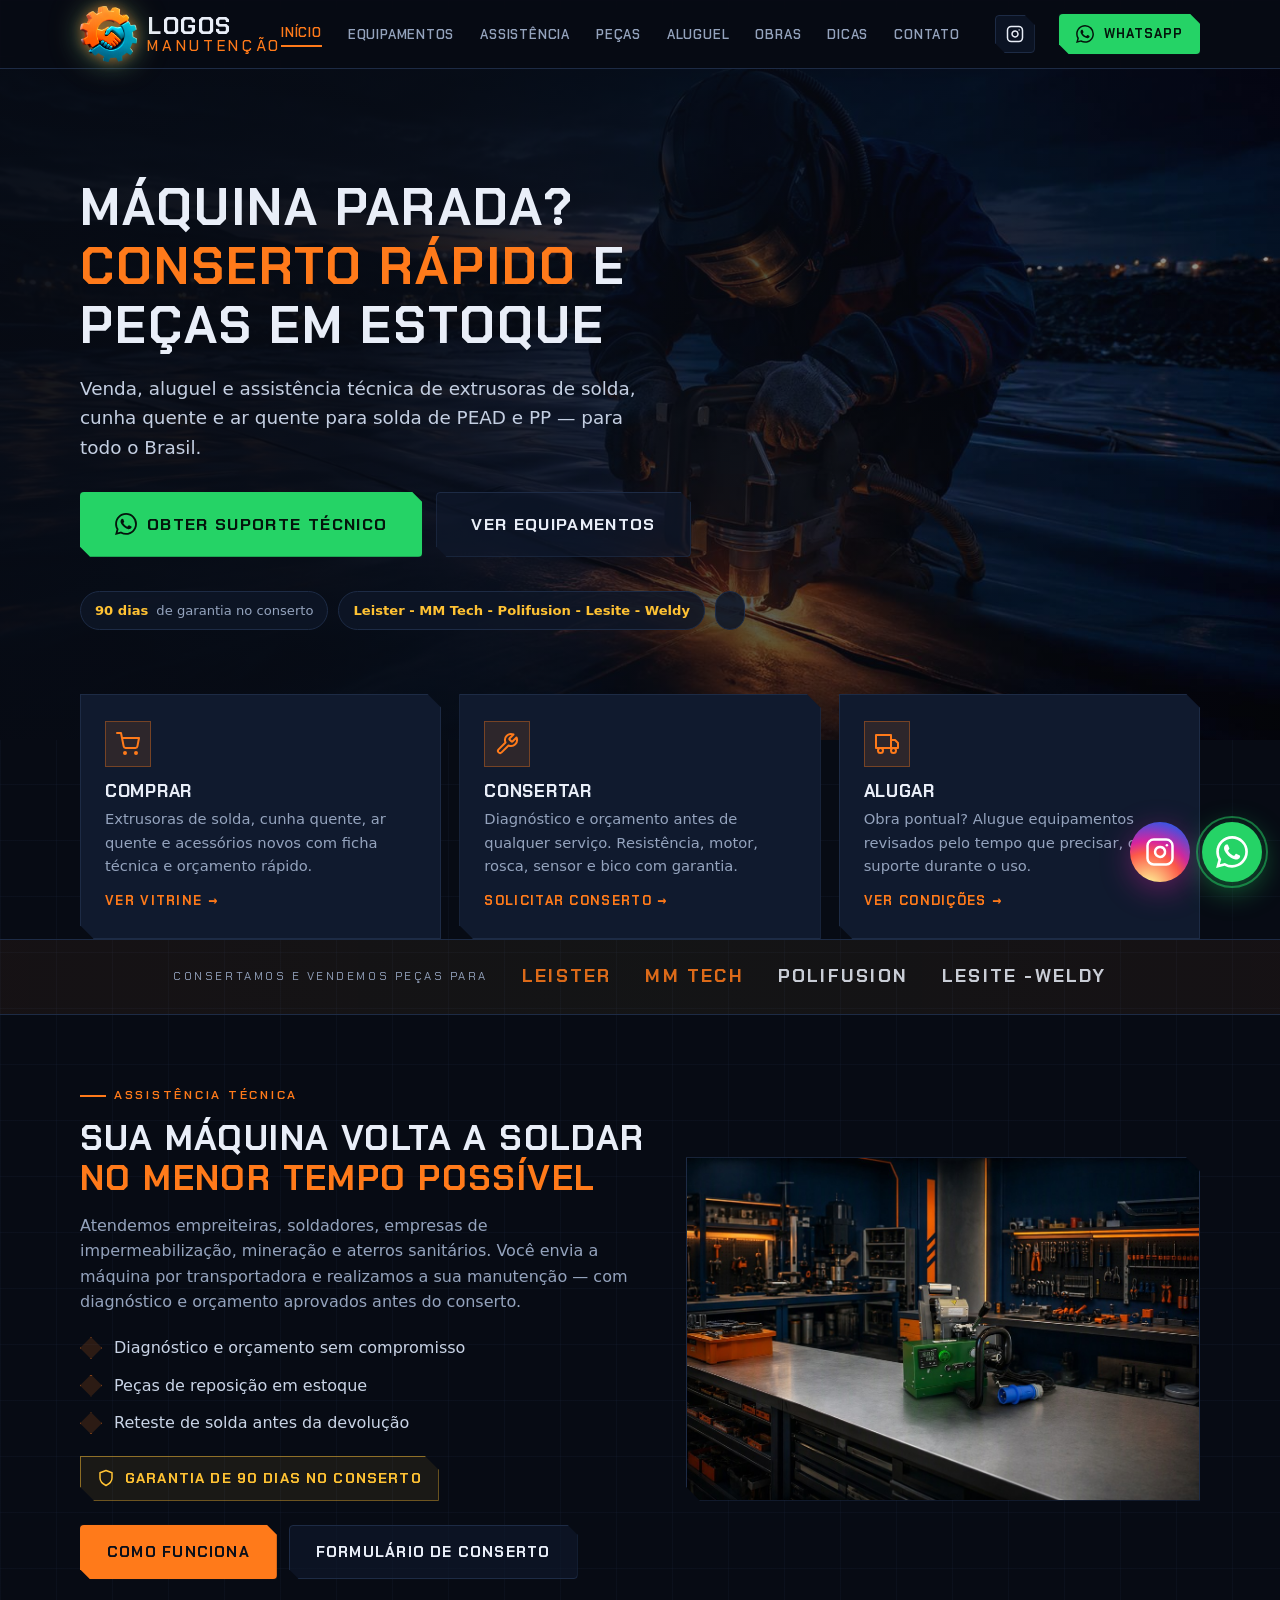
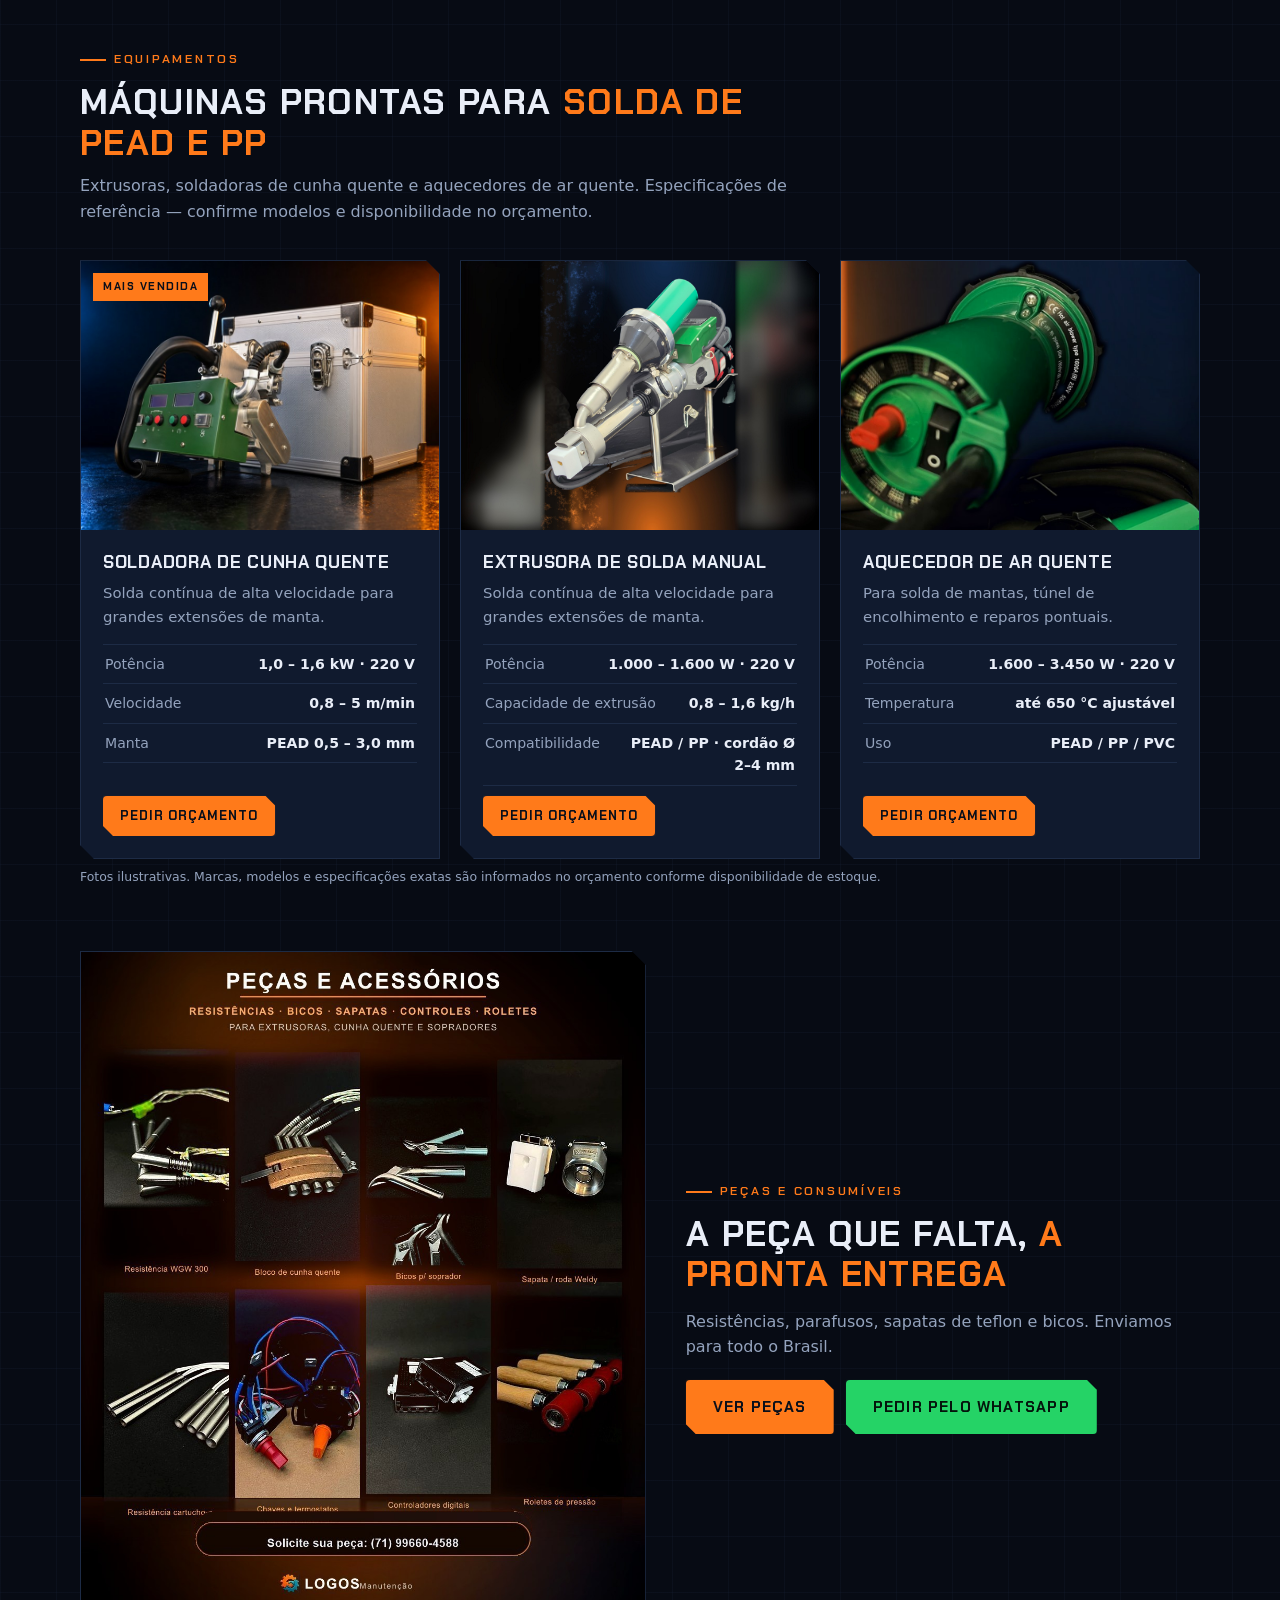
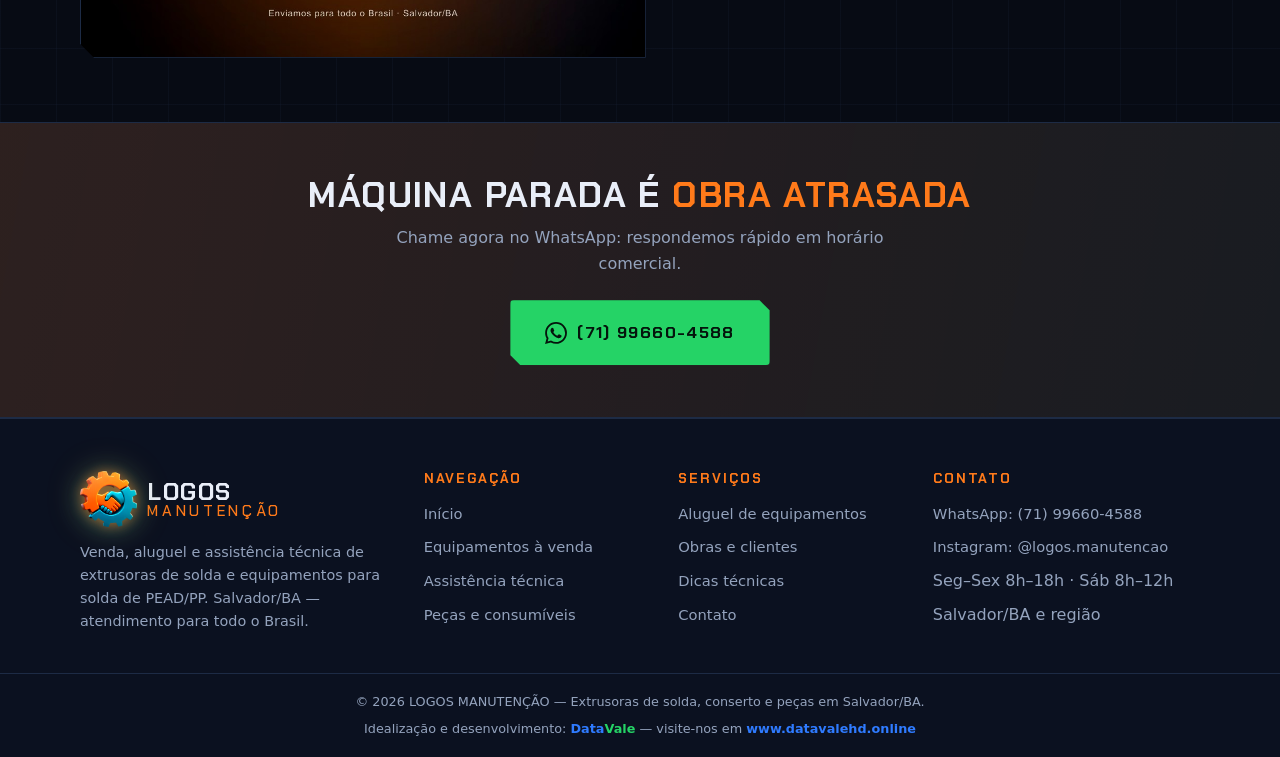
==== index.html @ dc281af0 "Ajusta as especificações dos cards da home após troca no modo de edição Cada card passa a exibir a l" ====
<!DOCTYPE html>
<html lang="pt-BR">
<head>
<meta charset="UTF-8">
<meta name="viewport" content="width=device-width, initial-scale=1">
<title>LOGOS Manutenção — Conserto e Venda de Extrusoras de Solda</title>
<meta name="description" content="Conserto rápido de extrusoras de solda, soldadoras de cunha quente e aquecedores de ar quente. Peças em estoque, garantia de 90 dias e envio por transportadora.">
<link rel="preconnect" href="https://fonts.googleapis.com">
<link rel="preconnect" href="https://fonts.gstatic.com" crossorigin>
<link href="https://fonts.googleapis.com/css2?family=Chakra+Petch:wght@400;600;700&display=swap" rel="stylesheet">
<link rel="stylesheet" href="assets/css/style.css">
<link rel="icon" type="image/png" href="assets/img/logo-simbolo.png">
<script type="application/ld+json">
{
  "@context": "https://schema.org",
  "@type": "LocalBusiness",
  "name": "LOGOS MANUTENÇÃO",
  "description": "Venda, aluguel e assistência técnica de extrusoras de solda, soldadoras de cunha quente e aquecedores de ar quente para solda de PEAD/PP.",
  "telephone": "+55 71 99660-4588",
  "address": { "@type": "PostalAddress", "streetAddress": "Avenida Ulysses Guimarães, 4295, Edifício Empresarial Bom Jesus, sala 106, Sussuarana", "postalCode": "41213-000", "addressLocality": "Salvador", "addressRegion": "BA", "addressCountry": "BR" },
  "areaServed": "Brasil",
  "openingHours": "Mo-Fr 08:00-18:00, Sa 08:00-12:00",
  "priceRange": "$$"
}
</script>
</head>
<body>

<header class="header">
  <div class="container header-in">
    <a class="logo" href="index.html" aria-label="LOGOS Manutenção — início">
      <span class="logo-3d"><img class="logo-mark" src="assets/img/logo-simbolo.png" alt="" width="59" height="56"></span>
      <span class="logo-txt">LOGOS<small>Manutenção</small></span>
    </a>
    <button class="menu-btn" aria-expanded="false" aria-label="Abrir menu">
      <svg width="22" height="22" viewBox="0 0 24 24" fill="none" stroke="currentColor" stroke-width="2" stroke-linecap="round"><path d="M3 6h18M3 12h18M3 18h18"/></svg>
    </button>
    <nav class="nav" aria-label="Navegação principal">
      <a href="index.html" aria-current="page">Início</a>
      <a href="equipamentos.html">Equipamentos</a>
      <a href="assistencia.html">Assistência</a>
      <a href="pecas.html">Peças</a>
      <a href="aluguel.html">Aluguel</a>
      <a href="obras.html">Obras</a>
      <a href="dicas.html">Dicas</a>
      <a href="contato.html">Contato</a>
    </nav>
    <a class="btn btn-ghost btn-sm icon-only" href="https://www.instagram.com/logos.manutencao/" target="_blank" rel="noopener" aria-label="Instagram @logos.manutencao">
      <svg viewBox="0 0 24 24" fill="none" stroke="currentColor" stroke-width="2" stroke-linecap="round" stroke-linejoin="round" aria-hidden="true"><rect x="2" y="2" width="20" height="20" rx="5"/><path d="M16 11.37A4 4 0 1 1 12.63 8 4 4 0 0 1 16 11.37z"/><line x1="17.5" y1="6.5" x2="17.51" y2="6.5"/></svg>
    </a>
    <a class="btn btn-wa btn-sm" data-wa data-msg="Olá! Vim pelo site da LOGOS MANUTENÇÃO e quero falar com um atendente.">
      <svg width="18" height="18" viewBox="0 0 24 24" aria-hidden="true"><path fill="currentColor" d="M17.472 14.382c-.297-.149-1.758-.867-2.03-.967-.273-.099-.471-.148-.67.15-.197.297-.767.966-.94 1.164-.173.199-.347.223-.644.075-.297-.15-1.255-.463-2.39-1.475-.883-.788-1.48-1.761-1.653-2.059-.173-.297-.018-.458.13-.606.134-.133.298-.347.446-.52.149-.174.198-.298.298-.497.099-.198.05-.371-.025-.52-.075-.149-.669-1.612-.916-2.207-.242-.579-.487-.5-.669-.51-.173-.008-.371-.01-.57-.01-.198 0-.52.074-.792.372-.272.297-1.04 1.016-1.04 2.479 0 1.462 1.065 2.875 1.213 3.074.149.198 2.096 3.2 5.077 4.487.709.306 1.262.489 1.694.625.712.227 1.36.195 1.871.118.571-.085 1.758-.719 2.006-1.413.248-.694.248-1.289.173-1.413-.074-.124-.272-.198-.57-.347m-5.421 7.403h-.004a9.87 9.87 0 01-5.031-1.378l-.361-.214-3.741.982.998-3.648-.235-.374a9.86 9.86 0 01-1.51-5.26c.001-5.45 4.436-9.884 9.888-9.884 2.64 0 5.122 1.03 6.988 2.898a9.825 9.825 0 012.893 6.994c-.003 5.45-4.437 9.884-9.885 9.884m8.413-18.297A11.815 11.815 0 0012.05 0C5.495 0 .16 5.335.157 11.892c0 2.096.547 4.142 1.588 5.945L.057 24l6.305-1.654a11.882 11.882 0 005.683 1.448h.005c6.554 0 11.89-5.335 11.893-11.893a11.821 11.821 0 00-3.48-8.413z"/></svg>
      WhatsApp
    </a>
  </div>
</header>

<main>
  <section class="hero">
    <div class="container">
      <h1>Máquina parada? <span class="hl">Conserto rápido</span> e peças em estoque</h1>
      <p class="sub">Venda, aluguel e assistência técnica de extrusoras de solda, cunha quente e ar quente para solda de PEAD e PP — para todo o Brasil.</p>
      <div class="hero-cta">
        <a class="btn btn-wa btn-lg" data-wa data-msg="Olá! Minha máquina está parada e preciso de atendimento urgente.">
          <svg width="22" height="22" viewBox="0 0 24 24" aria-hidden="true"><path fill="currentColor" d="M17.472 14.382c-.297-.149-1.758-.867-2.03-.967-.273-.099-.471-.148-.67.15-.197.297-.767.966-.94 1.164-.173.199-.347.223-.644.075-.297-.15-1.255-.463-2.39-1.475-.883-.788-1.48-1.761-1.653-2.059-.173-.297-.018-.458.13-.606.134-.133.298-.347.446-.52.149-.174.198-.298.298-.497.099-.198.05-.371-.025-.52-.075-.149-.669-1.612-.916-2.207-.242-.579-.487-.5-.669-.51-.173-.008-.371-.01-.57-.01-.198 0-.52.074-.792.372-.272.297-1.04 1.016-1.04 2.479 0 1.462 1.065 2.875 1.213 3.074.149.198 2.096 3.2 5.077 4.487.709.306 1.262.489 1.694.625.712.227 1.36.195 1.871.118.571-.085 1.758-.719 2.006-1.413.248-.694.248-1.289.173-1.413-.074-.124-.272-.198-.57-.347m-5.421 7.403h-.004a9.87 9.87 0 01-5.031-1.378l-.361-.214-3.741.982.998-3.648-.235-.374a9.86 9.86 0 01-1.51-5.26c.001-5.45 4.436-9.884 9.888-9.884 2.64 0 5.122 1.03 6.988 2.898a9.825 9.825 0 012.893 6.994c-.003 5.45-4.437 9.884-9.885 9.884m8.413-18.297A11.815 11.815 0 0012.05 0C5.495 0 .16 5.335.157 11.892c0 2.096.547 4.142 1.588 5.945L.057 24l6.305-1.654a11.882 11.882 0 005.683 1.448h.005c6.554 0 11.89-5.335 11.893-11.893a11.821 11.821 0 00-3.48-8.413z"/></svg>
          OBTER SUPORTE TÉCNICO
        </a>
        <a class="btn btn-ghost btn-lg" href="equipamentos.html">Ver equipamentos</a>
      </div>
      <div class="hero-badges">
        <span class="badge"><b>90 dias</b> de garantia no conserto</span>
        <span class="badge"><b>Leister - MM Tech - Polifusion - Lesite - Weldy</b></span>
        <span class="badge"><b>
</b> </span>
      </div>
    </div>
  </section>

  <div class="container">
    <div class="shortcuts">
      <a class="shortcut" href="equipamentos.html">
        <span class="sc-icon" aria-hidden="true"><svg viewBox="0 0 24 24" fill="none" stroke="currentColor" stroke-width="2" stroke-linecap="round" stroke-linejoin="round"><circle cx="9" cy="21" r="1"/><circle cx="20" cy="21" r="1"/><path d="M1 1h4l2.68 13.39a2 2 0 0 0 2 1.61h9.72a2 2 0 0 0 2-1.61L23 6H6"/></svg></span>
        <h3>Comprar</h3>
        <p>Extrusoras de solda, cunha quente, ar quente e acessórios novos com ficha técnica e orçamento rápido.</p>
        <span class="go">Ver vitrine →</span>
      </a>
      <a class="shortcut" href="assistencia.html">
        <span class="sc-icon" aria-hidden="true"><svg viewBox="0 0 24 24" fill="none" stroke="currentColor" stroke-width="2" stroke-linecap="round" stroke-linejoin="round"><path d="M14.7 6.3a1 1 0 0 0 0 1.4l1.6 1.6a1 1 0 0 0 1.4 0l3.77-3.77a6 6 0 0 1-7.94 7.94l-6.91 6.91a2.12 2.12 0 0 1-3-3l6.91-6.91a6 6 0 0 1 7.94-7.94l-3.76 3.76z"/></svg></span>
        <h3>Consertar</h3>
        <p>Diagnóstico e orçamento antes de qualquer serviço. Resistência, motor, rosca, sensor e bico com garantia.</p>
        <span class="go">Solicitar conserto →</span>
      </a>
      <a class="shortcut" href="aluguel.html">
        <span class="sc-icon" aria-hidden="true"><svg viewBox="0 0 24 24" fill="none" stroke="currentColor" stroke-width="2" stroke-linecap="round" stroke-linejoin="round"><rect x="1" y="3" width="15" height="13"/><polygon points="16 8 20 8 23 11 23 16 16 16 16 8"/><circle cx="5.5" cy="18.5" r="2.5"/><circle cx="18.5" cy="18.5" r="2.5"/></svg></span>
        <h3>Alugar</h3>
        <p>Obra pontual? Alugue equipamentos revisados pelo tempo que precisar, com suporte durante o uso.</p>
        <span class="go">Ver condições →</span>
      </a>
    </div>
  </div>

  <section class="brands" aria-label="Marcas atendidas">
    <div class="container brands-in">
      <span class="label">Consertamos e vendemos peças para</span>
      <span class="brand-item accent">LEISTER</span>
      <span class="brand-item accent">MM TECH</span>
      <span class="brand-item">POLIFUSION</span>
      <span class="brand-item">LESITE -WELDY</span>
    </div>
  </section>

  <section class="section">
    <div class="container split">
      <div>
        <span class="kicker">Assistência técnica</span>
        <h2>Sua máquina volta a soldar <span class="hl">no menor tempo possível</span></h2>
        <p class="muted" style="margin:14px 0 20px">Atendemos empreiteiras, soldadores, empresas de impermeabilização, mineração e aterros sanitários. Você envia a máquina por transportadora e realizamos a sua manutenção — com diagnóstico e orçamento aprovados antes do conserto.</p>
        <ul class="check-list">
          <li>Diagnóstico e orçamento sem compromisso</li>
          <li>Peças de reposição em estoque</li>
          <li>Reteste de solda antes da devolução</li>
        </ul>
        <div class="guarantee">
          <svg width="18" height="18" viewBox="0 0 24 24" fill="none" stroke="currentColor" stroke-width="2" stroke-linecap="round" stroke-linejoin="round" aria-hidden="true"><path d="M12 22s8-4 8-10V5l-8-3-8 3v7c0 6 8 10 8 10z"/></svg>
          Garantia de 90 dias no conserto
        </div>
        <div style="margin-top:24px;display:flex;gap:12px;flex-wrap:wrap">
          <a class="btn btn-primary" href="assistencia.html">Como funciona</a>
          <a class="btn btn-ghost" href="assistencia.html#orcamento">Formulário de conserto</a>
        </div>
      </div>
      <div class="split-media">
        <img src="assets/img/oficina.jpg" alt="Máquina de solda com painel verde sobre bancada em oficina equipada" loading="lazy" width="1100" height="733" style="height:auto;aspect-ratio:1100/733;object-fit:contain">
      </div>
    </div>
  </section>

  <section class="section" style="padding-top:0">
    <div class="container">
      <div class="section-head">
        <span class="kicker">Equipamentos</span>
        <h2>Máquinas prontas para <span class="hl">solda de PEAD e PP</span></h2>
        <p>Extrusoras, soldadoras de cunha quente e aquecedores de ar quente. Especificações de referência — confirme modelos e disponibilidade no orçamento.</p>
      </div>
      <div class="grid grid-3">
        <article class="card">
          <div class="card-img"><span class="tag">Mais vendida</span><img src="assets/img/prod-extrusora.jpg" alt="Extrusora de solda com painel verde e case de transporte em alumínio" loading="lazy" width="800" height="600"></div>
          <div class="card-body">
            <h3>Soldadora de cunha quente</h3>
            <p>Solda contínua de alta velocidade para grandes extensões de manta.</p>
            <ul class="spec">
              <li><span>Potência</span><span>1,0 – 1,6 kW · 220 V
</span></li>
              <li><span>Velocidade
</span><span>0,8 – 5 m/min
</span></li>
              <li><span>Manta
</span><span>PEAD 0,5 – 3,0 mm
</span></li>
            </ul>
            <a class="btn btn-primary btn-sm" data-wa data-msg="Olá! Quero um orçamento de uma EXTRUSORA DE SOLDA MANUAL.">Pedir orçamento</a>
          </div>
        </article>
        <article class="card">
          <div class="card-img"><img src="assets/img/prod-cunha-quente.jpg" alt="Soldadora de cunha quente para geomembrana" loading="lazy" width="800" height="600"></div>
          <div class="card-body">
            <h3>Extrusora de solda manual
</h3>
            <p>Solda contínua de alta velocidade para grandes extensões de manta.</p>
            <ul class="spec">
              <li><span>Potência</span><span>1.000 – 1.600 W · 220 V</span></li>
              <li><span>Capacidade de extrusão</span><span>0,8 – 1,6 kg/h</span></li>
              <li><span>Compatibilidade</span><span>PEAD / PP · cordão Ø 2–4 mm</span></li>
            </ul>
            <a class="btn btn-primary btn-sm" data-wa data-msg="Olá! Quero um orçamento de uma SOLDADORA DE CUNHA QUENTE.">Pedir orçamento</a>
          </div>
        </article>
        <article class="card">
          <div class="card-img"><video src="assets/video/soprador.mp4" width="1280" height="720" poster="assets/img/prod-ar-quente.jpg" muted autoplay loop playsinline preload="metadata" aria-label="Vídeo do aquecedor de ar quente industrial para solda plástica" style="object-fit:cover"></video></div>
          <div class="card-body">
            <h3>Aquecedor de ar quente</h3>
            <p>Para solda de mantas, túnel de encolhimento e reparos pontuais.</p>
            <ul class="spec">
              <li><span>Potência</span><span>1.600 – 3.450 W · 220 V</span></li>
              <li><span>Temperatura</span><span>até 650 °C ajustável</span></li>
              <li><span>Uso</span><span>PEAD / PP / PVC</span></li>
            </ul>
            <a class="btn btn-primary btn-sm" data-wa data-msg="Olá! Quero um orçamento de um AQUECEDOR DE AR QUENTE.">Pedir orçamento</a>
          </div>
        </article>
      </div>
      <p class="small-note">Fotos ilustrativas. Marcas, modelos e especificações exatas são informados no orçamento conforme disponibilidade de estoque.</p>
    </div>
  </section>

  <section class="section" style="padding-top:0">
    <div class="container split rev">
      <div>
        <span class="kicker">Peças e consumíveis</span>
        <h2>A peça que falta, <span class="hl">a pronta entrega</span></h2>
        <p class="muted" style="margin:14px 0 20px">Resistências, parafusos, sapatas de teflon e bicos. Enviamos para todo o Brasil.</p>
        <div style="display:flex;gap:12px;flex-wrap:wrap">
          <a class="btn btn-primary" href="pecas.html">Ver peças</a>
          <a class="btn btn-wa" data-wa data-msg="Olá! Preciso de peças/consumíveis para minha extrusora de solda.">Pedir pelo WhatsApp</a>
        </div>
      </div>
      <div class="split-media">
        <img src="assets/img/pecas.jpg" alt="Peças e consumíveis para extrusoras de solda: resistências, bicos e sapatas de teflon" loading="lazy" width="1080" height="1350" style="height:auto;aspect-ratio:1080/1350;object-fit:contain">
      </div>
    </div>
  </section>

  <section class="cta-band">
    <div class="container">
      <h2>Máquina parada é <span class="hl">obra atrasada</span></h2>
      <p>Chame agora no WhatsApp: respondemos rápido em horário comercial.</p>
      <a class="btn btn-wa btn-lg" data-wa data-msg="Olá! Preciso de atendimento rápido para minha extrusora de solda.">
        <svg width="22" height="22" viewBox="0 0 24 24" aria-hidden="true"><path fill="currentColor" d="M17.472 14.382c-.297-.149-1.758-.867-2.03-.967-.273-.099-.471-.148-.67.15-.197.297-.767.966-.94 1.164-.173.199-.347.223-.644.075-.297-.15-1.255-.463-2.39-1.475-.883-.788-1.48-1.761-1.653-2.059-.173-.297-.018-.458.13-.606.134-.133.298-.347.446-.52.149-.174.198-.298.298-.497.099-.198.05-.371-.025-.52-.075-.149-.669-1.612-.916-2.207-.242-.579-.487-.5-.669-.51-.173-.008-.371-.01-.57-.01-.198 0-.52.074-.792.372-.272.297-1.04 1.016-1.04 2.479 0 1.462 1.065 2.875 1.213 3.074.149.198 2.096 3.2 5.077 4.487.709.306 1.262.489 1.694.625.712.227 1.36.195 1.871.118.571-.085 1.758-.719 2.006-1.413.248-.694.248-1.289.173-1.413-.074-.124-.272-.198-.57-.347m-5.421 7.403h-.004a9.87 9.87 0 01-5.031-1.378l-.361-.214-3.741.982.998-3.648-.235-.374a9.86 9.86 0 01-1.51-5.26c.001-5.45 4.436-9.884 9.888-9.884 2.64 0 5.122 1.03 6.988 2.898a9.825 9.825 0 012.893 6.994c-.003 5.45-4.437 9.884-9.885 9.884m8.413-18.297A11.815 11.815 0 0012.05 0C5.495 0 .16 5.335.157 11.892c0 2.096.547 4.142 1.588 5.945L.057 24l6.305-1.654a11.882 11.882 0 005.683 1.448h.005c6.554 0 11.89-5.335 11.893-11.893a11.821 11.821 0 00-3.48-8.413z"/></svg>
        (71) 99660-4588
      </a>
    </div>
  </section>
</main>

<footer class="footer">
  <div class="container">
    <div class="footer-grid">
      <div>
        <div class="footer-brand">
          <span class="logo-3d"><img class="logo-mark" src="assets/img/logo-simbolo.png" alt="" width="59" height="56"></span>
          <span class="logo-txt">LOGOS<small>Manutenção</small></span>
        </div>
        <p>Venda, aluguel e assistência técnica de extrusoras de solda e equipamentos para solda de PEAD/PP. Salvador/BA — atendimento para todo o Brasil.</p>
      </div>
      <div>
        <h3>Navegação</h3>
        <ul>
          <li><a href="index.html">Início</a></li>
          <li><a href="equipamentos.html">Equipamentos à venda</a></li>
          <li><a href="assistencia.html">Assistência técnica</a></li>
          <li><a href="pecas.html">Peças e consumíveis</a></li>
        </ul>
      </div>
      <div>
        <h3>Serviços</h3>
        <ul>
          <li><a href="aluguel.html">Aluguel de equipamentos</a></li>
          <li><a href="obras.html">Obras e clientes</a></li>
          <li><a href="dicas.html">Dicas técnicas</a></li>
          <li><a href="contato.html">Contato</a></li>
        </ul>
      </div>
      <div>
        <h3>Contato</h3>
        <ul>
          <li><a data-wa data-msg="Olá! Vim pelo site da LOGOS MANUTENÇÃO.">WhatsApp: (71) 99660-4588</a></li>
          <li><a href="https://www.instagram.com/logos.manutencao/" target="_blank" rel="noopener">Instagram: @logos.manutencao</a></li>
          <li><span class="muted">Seg–Sex 8h–18h · Sáb 8h–12h</span></li>
          <li><span class="muted">Salvador/BA e região</span></li>
        </ul>
      </div>
    </div>
  </div>
  <div class="footer-bottom">
    <div>© <span data-year>2026</span> LOGOS MANUTENÇÃO — Extrusoras de solda, conserto e peças em Salvador/BA.</div>
    <div style="margin-top:6px">Idealização e desenvolvimento: <a href="https://www.datavalehd.online" target="_blank" rel="noopener"><span style="color:#2f7bff;font-weight:600">Data</span><span style="color:#25d366;font-weight:600">Vale</span></a> — visite-nos em <a href="https://www.datavalehd.online" target="_blank" rel="noopener" style="color:#2f7bff;font-weight:600">www.datavalehd.online</a></div>
  </div>
</footer>

<div class="float-bar">
  <a class="ig-float" href="https://www.instagram.com/logos.manutencao/" target="_blank" rel="noopener" aria-label="Instagram @logos.manutencao">
    <svg viewBox="0 0 24 24" fill="none" stroke="#fff" stroke-width="2" stroke-linecap="round" stroke-linejoin="round" aria-hidden="true"><rect x="2" y="2" width="20" height="20" rx="5"/><path d="M16 11.37A4 4 0 1 1 12.63 8 4 4 0 0 1 16 11.37z"/><line x1="17.5" y1="6.5" x2="17.51" y2="6.5"/></svg>
  </a>
<a class="wa-float" data-wa data-msg="Olá! Vim pelo site da LOGOS MANUTENÇÃO e quero um atendimento." aria-label="Falar no WhatsApp">
  <svg viewBox="0 0 24 24" aria-hidden="true"><path d="M17.472 14.382c-.297-.149-1.758-.867-2.03-.967-.273-.099-.471-.148-.67.15-.197.297-.767.966-.94 1.164-.173.199-.347.223-.644.075-.297-.15-1.255-.463-2.39-1.475-.883-.788-1.48-1.761-1.653-2.059-.173-.297-.018-.458.13-.606.134-.133.298-.347.446-.52.149-.174.198-.298.298-.497.099-.198.05-.371-.025-.52-.075-.149-.669-1.612-.916-2.207-.242-.579-.487-.5-.669-.51-.173-.008-.371-.01-.57-.01-.198 0-.52.074-.792.372-.272.297-1.04 1.016-1.04 2.479 0 1.462 1.065 2.875 1.213 3.074.149.198 2.096 3.2 5.077 4.487.709.306 1.262.489 1.694.625.712.227 1.36.195 1.871.118.571-.085 1.758-.719 2.006-1.413.248-.694.248-1.289.173-1.413-.074-.124-.272-.198-.57-.347m-5.421 7.403h-.004a9.87 9.87 0 01-5.031-1.378l-.361-.214-3.741.982.998-3.648-.235-.374a9.86 9.86 0 01-1.51-5.26c.001-5.45 4.436-9.884 9.888-9.884 2.64 0 5.122 1.03 6.988 2.898a9.825 9.825 0 012.893 6.994c-.003 5.45-4.437 9.884-9.885 9.884m8.413-18.297A11.815 11.815 0 0012.05 0C5.495 0 .16 5.335.157 11.892c0 2.096.547 4.142 1.588 5.945L.057 24l6.305-1.654a11.882 11.882 0 005.683 1.448h.005c6.554 0 11.89-5.335 11.893-11.893a11.821 11.821 0 00-3.48-8.413z"/></svg>
</a>
</div>

<script src="assets/js/site.js"></script>
</body>
</html>
---- assets/css/style.css ----
/* LOGOS MANUTENÇÃO — tema industrial futurista */
:root{
  --bg:#070b14;
  --bg-2:#0b1120;
  --card:#101a2e;
  --card-2:#0d1626;
  --line:#1d2b45;
  --txt:#e9eef8;
  --muted:#94a3bd;
  --accent:#ff7a1a;
  --accent-strong:#ff8c33;
  --yellow:#ffc233;
  --green:#25d366;
  --radius:4px;
  --notch:polygon(0 0, calc(100% - 14px) 0, 100% 14px, 100% 100%, 14px 100%, 0 calc(100% - 14px));
  --font-display:"Chakra Petch",system-ui,sans-serif;
  --font-body:system-ui,-apple-system,"Segoe UI",Roboto,sans-serif;
}
*{margin:0;padding:0;box-sizing:border-box}
html{scroll-behavior:smooth}
body{
  font-family:var(--font-body);
  font-size:16px;line-height:1.6;
  background:var(--bg);color:var(--txt);
  background-image:
    linear-gradient(rgba(29,43,69,.18) 1px,transparent 1px),
    linear-gradient(90deg,rgba(29,43,69,.18) 1px,transparent 1px);
  background-size:56px 56px;
  overflow-x:hidden;
}
img{max-width:100%;display:block}
a{color:var(--accent);text-decoration:none}
a:hover{color:var(--accent-strong)}

h1,h2,h3,.display{
  font-family:var(--font-display);
  text-transform:uppercase;letter-spacing:.04em;
  line-height:1.15;font-weight:700;
}
h1{font-size:clamp(1.9rem,5vw,3.2rem)}
h2{font-size:clamp(1.5rem,3.5vw,2.2rem)}
h3{font-size:1.1rem}
.hl{color:var(--accent)}

.container{width:min(1120px,92%);margin-inline:auto}
.section{padding:64px 0}
.section-head{margin-bottom:36px;max-width:720px}
.section-head p{color:var(--muted);margin-top:10px}
.kicker{
  display:inline-flex;align-items:center;gap:8px;
  font-family:var(--font-display);font-size:.78rem;font-weight:600;
  letter-spacing:.22em;text-transform:uppercase;color:var(--accent);
  margin-bottom:12px;
}
.kicker::before{content:"";width:26px;height:2px;background:var(--accent)}

/* ===== Botões ===== */
.btn{
  display:inline-flex;align-items:center;justify-content:center;gap:10px;
  font-family:var(--font-display);font-weight:700;font-size:.95rem;
  text-transform:uppercase;letter-spacing:.08em;
  padding:14px 26px;border:1px solid transparent;border-radius:var(--radius);
  cursor:pointer;transition:transform .15s ease,box-shadow .15s ease,background .15s ease;
  clip-path:polygon(0 0,calc(100% - 10px) 0,100% 10px,100% 100%,10px 100%,0 calc(100% - 10px));
}
.btn:hover{transform:translateY(-2px)}
.btn-primary{background:var(--accent);color:#0a0f1a;box-shadow:0 0 24px rgba(255,122,26,.35)}
.btn-primary:hover{background:var(--accent-strong);color:#0a0f1a}
.btn-wa{background:var(--green);color:#04150c;box-shadow:0 0 24px rgba(37,211,102,.3)}
.btn-wa:hover{background:#2be070;color:#04150c}
.btn-ghost{border-color:var(--line);color:var(--txt);background:rgba(16,26,46,.6)}
.btn-ghost:hover{border-color:var(--accent);color:var(--accent)}
.btn-lg{padding:18px 34px;font-size:1.05rem}
.btn-sm{padding:9px 16px;font-size:.8rem}

/* ===== Header ===== */
.header{
  position:sticky;top:0;z-index:50;
  background:rgba(7,11,20,.88);backdrop-filter:blur(10px);
  border-bottom:1px solid var(--line);
}
.header-in{display:flex;align-items:center;gap:24px;min-height:68px}
.logo{display:flex;align-items:center;gap:10px;margin-right:auto}
.logo-mark{
  height:56px;width:auto;display:block;flex:0 0 auto;
  filter:saturate(1.25) brightness(1.12) contrast(1.06)
    drop-shadow(0 0 6px rgba(255,122,26,.55))
    drop-shadow(0 0 16px rgba(255,194,51,.28))
    drop-shadow(0 2px 10px rgba(23,168,178,.35));
}
.logo-3d{position:relative;display:block;flex:0 0 auto}
.logo-3d::after{
  content:"";position:absolute;inset:0;pointer-events:none;mix-blend-mode:screen;
  background:
    linear-gradient(160deg,rgba(255,255,255,.30),rgba(255,255,255,0) 48%),
    linear-gradient(115deg,rgba(255,255,255,0) 38%,rgba(255,255,255,.95) 50%,rgba(255,255,255,0) 62%);
  background-size:100% 100%,220% 100%;
  background-position:0 0,90px 0;
  background-repeat:no-repeat;
  -webkit-mask:url(../img/logo-simbolo.png) no-repeat center/100% 100%;
  mask:url(../img/logo-simbolo.png) no-repeat center/100% 100%;
  animation:logo-shine 4.2s ease-in-out infinite;
}
@keyframes logo-shine{
  0%,55%{background-position:0 0,90px 0}
  85%,100%{background-position:0 0,-150px 0}
}
.logo-txt{font-family:var(--font-display);font-weight:700;line-height:1.05;color:var(--txt);letter-spacing:.06em;font-size:1.5rem}
.logo-txt small{display:block;font-size:.95rem;font-weight:500;letter-spacing:.24em;color:var(--accent);text-transform:uppercase}
@media(max-width:640px){.logo-txt{font-size:1.15rem}.logo-txt small{font-size:.78rem}}
.logo:hover{color:var(--txt)}
.nav{display:flex;gap:4px;align-items:center}
.nav a{
  font-family:var(--font-display);font-size:.82rem;font-weight:600;
  text-transform:uppercase;letter-spacing:.06em;
  color:var(--muted);padding:8px 11px;border-radius:var(--radius);
}
.nav a:hover{color:var(--txt)}
.nav a[aria-current="page"]{color:var(--accent)}
.nav a[aria-current="page"]::after{content:"";display:block;height:2px;background:var(--accent);margin-top:2px}
.menu-btn{
  display:none;background:none;border:1px solid var(--line);color:var(--txt);
  padding:8px 10px;border-radius:var(--radius);cursor:pointer;
}
@media(max-width:960px){
  .menu-btn{display:block}
  .nav{
    display:none;position:absolute;top:68px;left:0;right:0;
    flex-direction:column;align-items:stretch;gap:0;
    background:var(--bg-2);border-bottom:1px solid var(--line);padding:10px 4%;
  }
  .nav.open{display:flex}
  .nav a{padding:13px 10px;border-bottom:1px solid var(--line);font-size:.95rem}
  .nav a:last-child{border-bottom:none}
  .header .btn{display:none}
}

/* ===== Hero ===== */
.hero{
  position:relative;
  padding:clamp(56px,9vw,110px) 0;
  background:
    linear-gradient(105deg,rgba(7,11,20,.94) 30%,rgba(7,11,20,.55) 75%,rgba(7,11,20,.3)),
    url("../img/hero.jpg") center/cover no-repeat;
}
.hero h1{max-width:640px}
.hero .sub{
  margin:18px 0 30px;max-width:560px;
  color:#c4cfe2;font-size:clamp(1rem,2vw,1.15rem);
}
.hero-cta{display:flex;flex-wrap:wrap;gap:14px}
.hero-badges{display:flex;flex-wrap:wrap;gap:10px;margin-top:34px}
.badge{
  display:inline-flex;align-items:center;gap:8px;
  background:rgba(13,22,38,.85);border:1px solid var(--line);
  padding:8px 14px;border-radius:99px;font-size:.82rem;color:var(--muted);
}
.badge b{color:var(--yellow);font-weight:600}

/* ===== Atalhos (comprar/consertar/alugar) ===== */
.shortcuts{display:grid;grid-template-columns:repeat(3,1fr);gap:18px;margin-top:-46px;position:relative;z-index:5}
@media(max-width:760px){.shortcuts{grid-template-columns:1fr;margin-top:-30px}}
.shortcut{
  background:var(--card);border:1px solid var(--line);
  clip-path:var(--notch);padding:26px 24px;color:var(--txt);
  transition:border-color .2s,transform .2s;display:block;
}
.shortcut:hover{border-color:var(--accent);transform:translateY(-3px);color:var(--txt)}
.shortcut .sc-icon{
  width:46px;height:46px;display:grid;place-items:center;margin-bottom:14px;
  background:rgba(255,122,26,.12);border:1px solid rgba(255,122,26,.35);color:var(--accent);
}
.shortcut .sc-icon svg{width:24px;height:24px}
.shortcut h3{margin-bottom:6px}
.shortcut p{color:var(--muted);font-size:.92rem}
.shortcut .go{color:var(--accent);font-family:var(--font-display);font-size:.82rem;font-weight:700;letter-spacing:.1em;text-transform:uppercase;margin-top:12px;display:inline-block}

/* ===== Cards / grids ===== */
.grid{display:grid;gap:20px}
.grid-2{grid-template-columns:repeat(2,1fr)}
.grid-3{grid-template-columns:repeat(3,1fr)}
.grid-4{grid-template-columns:repeat(4,1fr)}
@media(max-width:960px){.grid-4{grid-template-columns:repeat(2,1fr)}.grid-3{grid-template-columns:repeat(2,1fr)}}
@media(max-width:640px){.grid-2,.grid-3,.grid-4{grid-template-columns:1fr}}

.card{
  background:var(--card);border:1px solid var(--line);
  clip-path:var(--notch);overflow:hidden;
  display:flex;flex-direction:column;
}
.card-img{position:relative;aspect-ratio:4/3;overflow:hidden;background:var(--card-2)}
.card-img img,.card-img video{width:100%;height:100%;object-fit:cover;transition:transform .4s}
.card:hover .card-img img{transform:scale(1.04)}
.tag{
  position:absolute;top:12px;left:12px;z-index:2;
  font-family:var(--font-display);font-size:.68rem;font-weight:700;
  letter-spacing:.14em;text-transform:uppercase;
  background:var(--accent);color:#0a0f1a;padding:5px 10px;
}
.tag.alt{background:var(--yellow)}
.tag.green{background:var(--green);color:#04150c}
.card-body{padding:22px;display:flex;flex-direction:column;gap:10px;flex:1}
.card-body h3{color:var(--txt)}
.card-body p{color:var(--muted);font-size:.93rem}
.card-body .btn{margin-top:auto;align-self:flex-start}

/* Ficha técnica */
.spec{list-style:none;margin:4px 0 0;border-top:1px solid var(--line)}
.spec li{
  display:flex;justify-content:space-between;gap:12px;
  padding:8px 2px;border-bottom:1px solid var(--line);font-size:.88rem;
}
.spec li span:first-child{color:var(--muted)}
.spec li span:last-child{color:var(--txt);font-weight:600;text-align:right}

/* ===== Faixa de marcas ===== */
.brands{
  border-block:1px solid var(--line);
  background:linear-gradient(90deg,rgba(255,122,26,.06),rgba(255,194,51,.05),rgba(255,122,26,.06));
  padding:22px 0;
}
.brands-in{display:flex;flex-wrap:wrap;align-items:center;justify-content:center;gap:14px 34px}
.brands .label{
  font-family:var(--font-display);font-size:.72rem;letter-spacing:.22em;
  text-transform:uppercase;color:var(--muted);
}
.brand-item{
  font-family:var(--font-display);font-weight:700;font-size:1.15rem;
  letter-spacing:.12em;color:var(--txt);opacity:.85;
}
.brand-item.accent{color:var(--accent)}

/* ===== Etapas ===== */
.steps{counter-reset:step;display:grid;gap:16px}
.steps-5{grid-template-columns:repeat(5,1fr)}
.steps-4{grid-template-columns:repeat(4,1fr)}
@media(max-width:1000px){.steps-5,.steps-4{grid-template-columns:repeat(2,1fr)}}
@media(max-width:600px){.steps-5,.steps-4{grid-template-columns:1fr}}
.step{
  counter-increment:step;position:relative;
  background:var(--card);border:1px solid var(--line);
  clip-path:var(--notch);padding:24px 20px 20px;
}
.step::before{
  content:"0" counter(step);
  font-family:var(--font-display);font-size:2rem;font-weight:700;
  color:var(--accent);opacity:.9;display:block;margin-bottom:8px;
}
.step h3{font-size:.95rem;margin-bottom:6px}
.step p{color:var(--muted);font-size:.88rem}

/* ===== Listas ===== */
.check-list{list-style:none;display:grid;gap:12px}
.check-list li{display:flex;gap:12px;align-items:flex-start;color:#c9d4e6}
.check-list li::before{
  content:"";flex:0 0 auto;width:20px;height:20px;margin-top:2px;
  background:rgba(255,122,26,.15);border:1px solid rgba(255,122,26,.5);
  clip-path:polygon(50% 0,100% 50%,50% 100%,0 50%);
}
.defect-grid{display:grid;grid-template-columns:repeat(auto-fill,minmax(220px,1fr));gap:14px}
.defect{
  background:var(--card);border:1px solid var(--line);padding:16px 18px;
  clip-path:var(--notch);
}
.defect b{font-family:var(--font-display);color:var(--yellow);display:block;margin-bottom:4px;letter-spacing:.04em}
.defect span{color:var(--muted);font-size:.88rem}

/* ===== Formulários ===== */
.form-card{
  background:var(--card);border:1px solid var(--line);
  clip-path:var(--notch);padding:clamp(22px,4vw,36px);
}
.form-grid{display:grid;grid-template-columns:1fr 1fr;gap:16px}
@media(max-width:640px){.form-grid{grid-template-columns:1fr}}
.field{display:flex;flex-direction:column;gap:6px}
.field.full{grid-column:1/-1}
.field label{
  font-family:var(--font-display);font-size:.78rem;font-weight:600;
  letter-spacing:.12em;text-transform:uppercase;color:var(--muted);
}
.field label .req{color:var(--accent)}
.field input,.field select,.field textarea{
  background:var(--bg-2);border:1px solid var(--line);border-radius:var(--radius);
  color:var(--txt);font-family:var(--font-body);font-size:1rem;
  padding:12px 14px;width:100%;
}
.field textarea{min-height:110px;resize:vertical}
.field input:focus,.field select:focus,.field textarea:focus{
  outline:none;border-color:var(--accent);box-shadow:0 0 0 3px rgba(255,122,26,.18);
}
.form-note{color:var(--muted);font-size:.85rem;margin-top:14px}
.form-note b{color:var(--yellow)}

/* ===== Depoimentos ===== */
.quote{
  background:var(--card);border:1px solid var(--line);clip-path:var(--notch);
  padding:26px 24px;display:flex;flex-direction:column;gap:14px;
}
.quote p{color:#c9d4e6;font-style:italic}
.quote.case p{font-style:normal}
.quote footer{color:var(--muted);font-size:.85rem}
.quote footer b{color:var(--accent);display:block;font-style:normal}
.stars{color:var(--yellow);letter-spacing:3px}

/* ===== Página interna (cabeçalho) ===== */
.page-head{
  padding:clamp(48px,7vw,84px) 0 clamp(40px,6vw,64px);
  background:
    radial-gradient(60% 120% at 80% 0%,rgba(255,122,26,.12),transparent),
    var(--bg-2);
  border-bottom:1px solid var(--line);
}
.page-head .crumbs{font-size:.8rem;color:var(--muted);margin-bottom:14px;letter-spacing:.06em}
.page-head .crumbs a{color:var(--muted)}
.page-head .crumbs a:hover{color:var(--accent)}
.page-head p.lead{margin-top:14px;color:var(--muted);max-width:720px;font-size:1.05rem}

/* ===== CTA faixa ===== */
.cta-band{
  background:
    linear-gradient(100deg,rgba(255,122,26,.14),rgba(255,194,51,.06)),
    var(--bg-2);
  border-block:1px solid var(--line);
  padding:52px 0;text-align:center;
}
.cta-band h2{margin-bottom:10px}
.cta-band p{color:var(--muted);margin-bottom:24px;max-width:560px;margin-inline:auto}

/* ===== Contato ===== */
.contact-list{list-style:none;display:grid;gap:16px}
.contact-list li{display:flex;gap:14px;align-items:flex-start}
.contact-list .ci{
  flex:0 0 auto;width:42px;height:42px;display:grid;place-items:center;
  background:rgba(255,122,26,.12);border:1px solid rgba(255,122,26,.35);color:var(--accent);
}
.contact-list .ci svg{width:20px;height:20px}
.contact-list b{font-family:var(--font-display);letter-spacing:.05em;display:block}
.contact-list span{color:var(--muted);font-size:.92rem}
.map-wrap{border:1px solid var(--line);clip-path:var(--notch);overflow:hidden;margin-top:20px}
.map-wrap iframe{width:100%;height:320px;border:0;filter:grayscale(.4) invert(.92) contrast(.85)}

/* ===== Dicas / blog ===== */
.tip-card .card-body h3{font-size:1rem}
.tip-card summary::-webkit-details-marker{display:none}
.tip-card summary .go{transition:opacity .2s}
.tip-card[open] summary .go{opacity:.55}
.tip-meta{font-size:.78rem;color:var(--muted);letter-spacing:.08em;text-transform:uppercase}

/* ===== Galeria obras ===== */
.gallery{display:grid;grid-template-columns:repeat(3,1fr);gap:16px}
@media(max-width:860px){.gallery{grid-template-columns:1fr 1fr}}
@media(max-width:560px){.gallery{grid-template-columns:1fr}}
.gallery figure{
  position:relative;border:1px solid var(--line);clip-path:var(--notch);overflow:hidden;
  background:var(--card);
}
.gallery img{width:100%;aspect-ratio:4/3;object-fit:cover}
.gallery figcaption{
  padding:12px 16px;font-size:.85rem;color:var(--muted);
  border-top:1px solid var(--line);
}
.gallery figcaption b{color:var(--txt);display:block;font-family:var(--font-display);letter-spacing:.04em}

/* ===== Botões flutuantes (Instagram + WhatsApp) ===== */
.float-bar{
  position:fixed;right:18px;bottom:18px;z-index:90;
  display:flex;align-items:center;gap:12px;
}
.ig-float,.wa-float{
  width:60px;height:60px;border-radius:50%;
  display:grid;place-items:center;transition:transform .2s;
}
.ig-float{
  background:radial-gradient(circle at 30% 110%,#fdf497 0%,#fdf497 5%,#fd5949 45%,#d6249f 60%,#285AEB 90%);
  box-shadow:0 8px 30px rgba(214,36,159,.4);
}
.ig-float:hover{transform:scale(1.08)}
.ig-float svg{width:30px;height:30px}
.wa-float{
  position:relative;background:var(--green);
  box-shadow:0 8px 30px rgba(37,211,102,.45);
}
.wa-float:hover{transform:scale(1.08)}
.wa-float svg{width:32px;height:32px;fill:#fff}
.wa-float::after{
  content:"";position:absolute;inset:-6px;border-radius:50%;
  border:2px solid rgba(37,211,102,.5);animation:pulse 2.2s infinite;
}
@keyframes pulse{
  0%{transform:scale(.85);opacity:1}
  100%{transform:scale(1.35);opacity:0}
}
.icon-only{padding:9px 10px}
.icon-only svg{width:18px;height:18px}

/* ===== Footer ===== */
.footer{border-top:1px solid var(--line);background:var(--bg-2);padding:52px 0 0;margin-top:0}
.footer-grid{display:grid;grid-template-columns:1.4fr 1fr 1fr 1.2fr;gap:32px;padding-bottom:40px}
@media(max-width:900px){.footer-grid{grid-template-columns:1fr 1fr}}
@media(max-width:560px){.footer-grid{grid-template-columns:1fr}}
.footer h3{font-size:.85rem;letter-spacing:.14em;color:var(--accent);margin-bottom:14px}
.footer ul{list-style:none;display:grid;gap:8px}
.footer ul a{color:var(--muted);font-size:.92rem}
.footer ul a:hover{color:var(--txt)}
.footer p{color:var(--muted);font-size:.9rem}
.footer-brand{display:flex;gap:10px;align-items:center;margin-bottom:14px}
.footer-bottom{
  border-top:1px solid var(--line);padding:18px 0;
  color:var(--muted);font-size:.8rem;text-align:center;
}

/* ===== Utilidades ===== */
.muted{color:var(--muted)}
.small-note{font-size:.78rem;color:var(--muted);margin-top:8px}
.split{display:grid;grid-template-columns:1.1fr 1fr;gap:40px;align-items:center}
.split.rev .split-media{order:-1}
@media(max-width:860px){.split{grid-template-columns:1fr}}
.split-media{border:1px solid var(--line);clip-path:var(--notch);overflow:hidden}
.split-media img{width:100%;aspect-ratio:3/2;object-fit:cover}
.guarantee{
  display:inline-flex;align-items:center;gap:10px;margin-top:20px;
  border:1px solid rgba(255,194,51,.5);background:rgba(255,194,51,.08);
  padding:10px 16px;clip-path:var(--notch);
  font-family:var(--font-display);font-weight:700;letter-spacing:.08em;
  text-transform:uppercase;color:var(--yellow);font-size:.9rem;
}
:focus-visible{outline:2px solid var(--accent);outline-offset:2px}
@media(prefers-reduced-motion:reduce){
  *,*::before,*::after{animation:none!important;transition:none!important}
  html{scroll-behavior:auto}
}
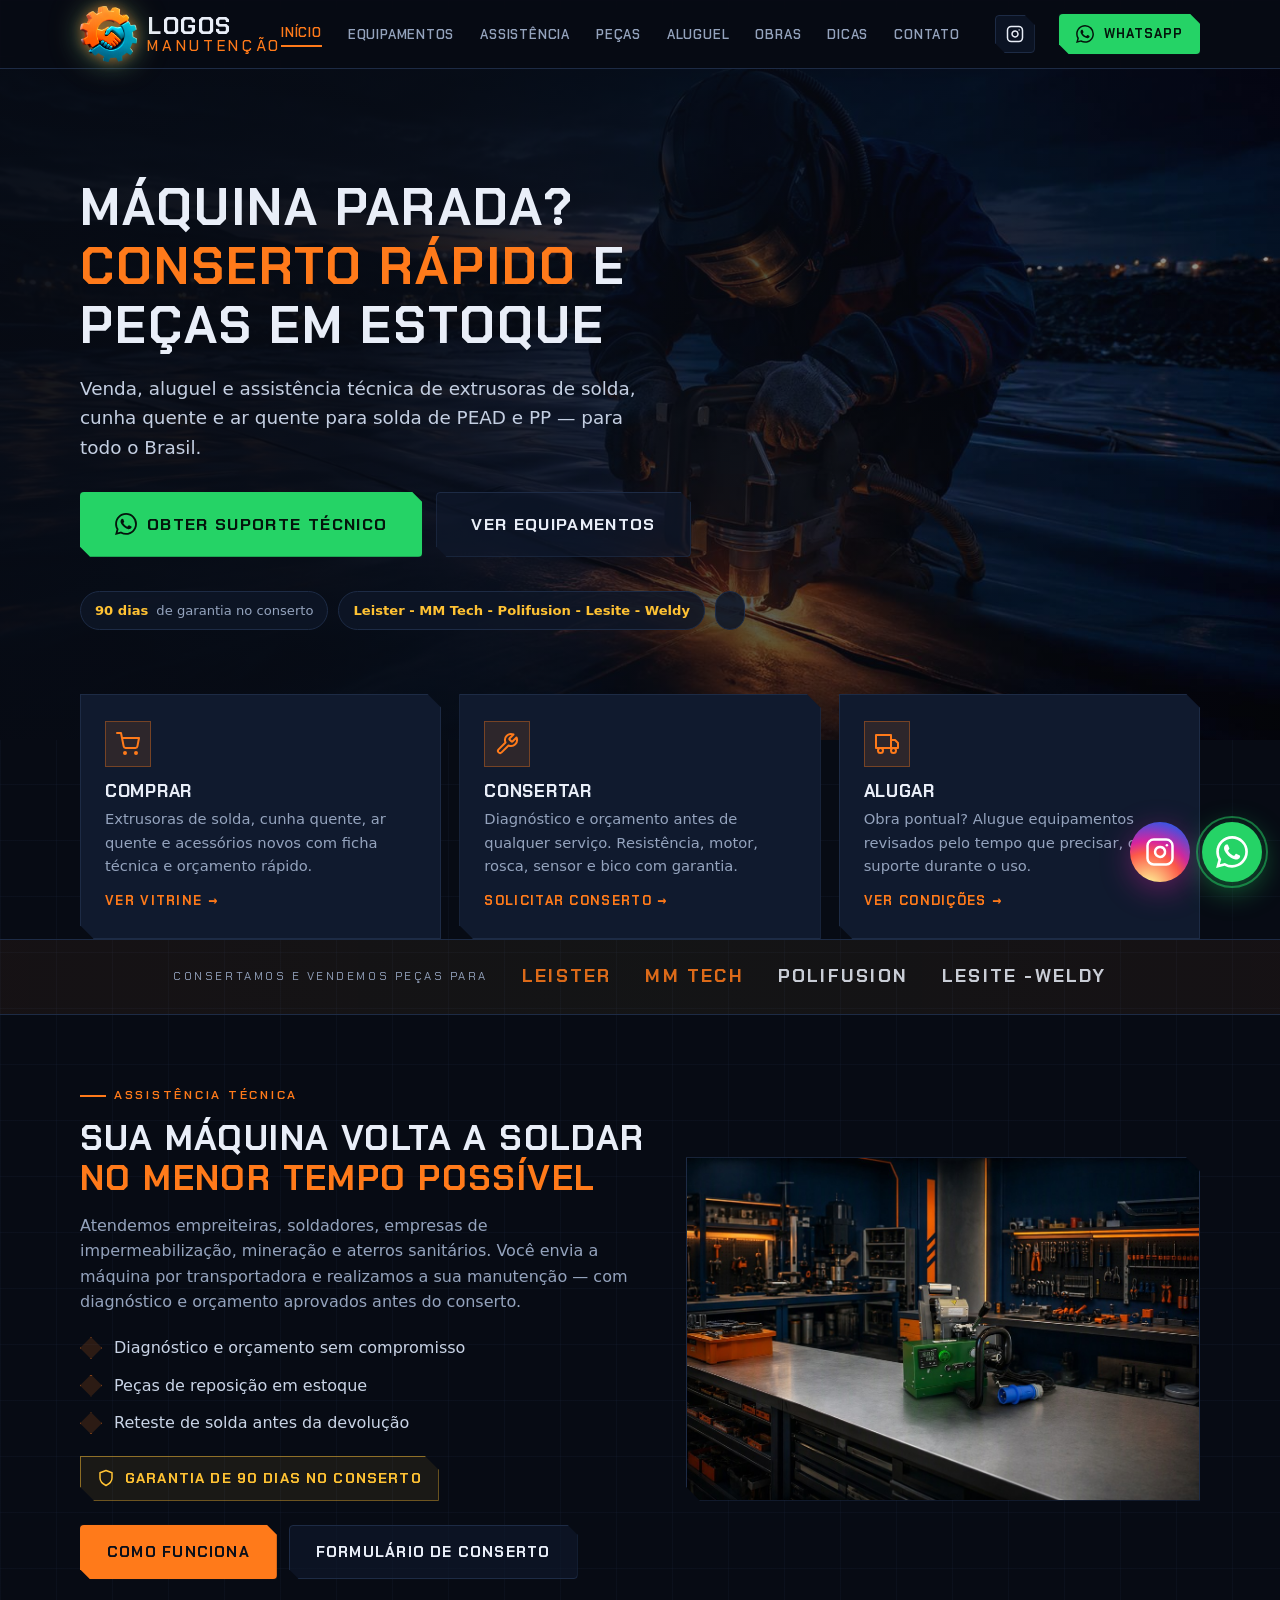
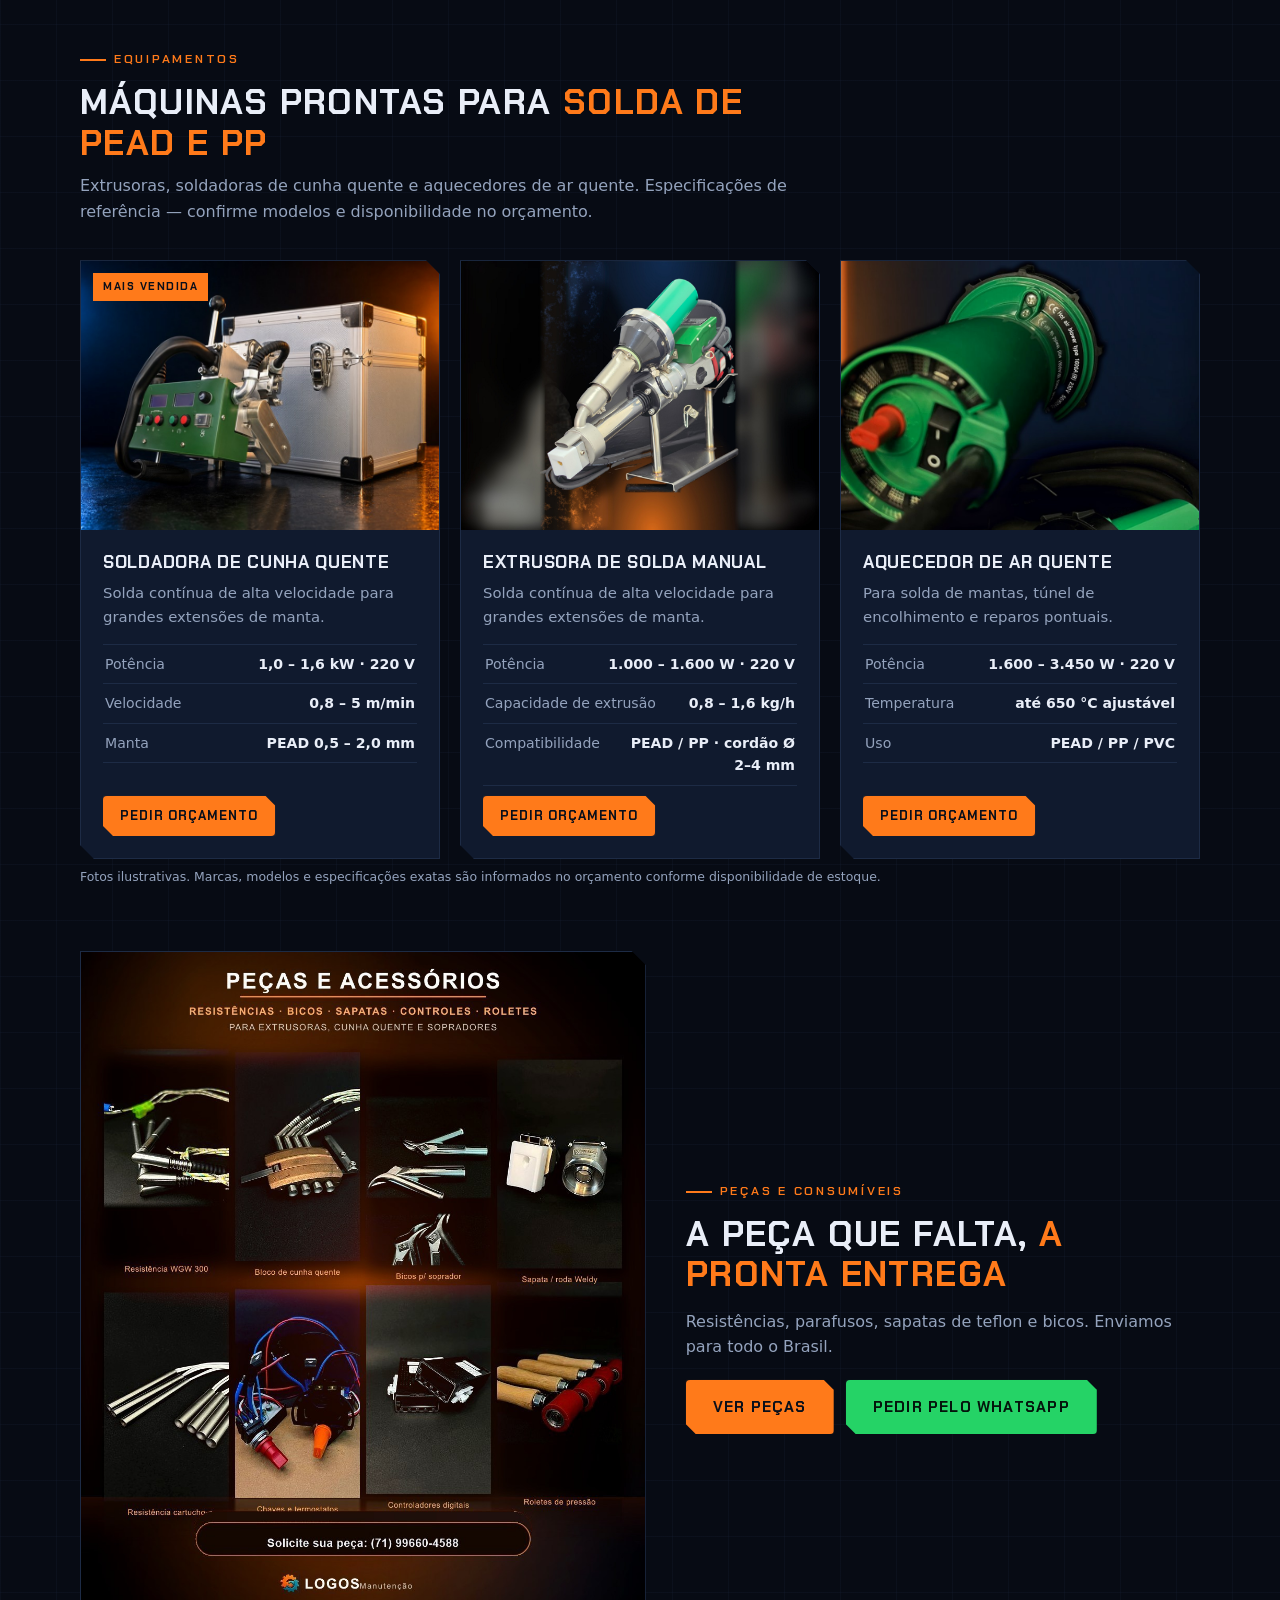
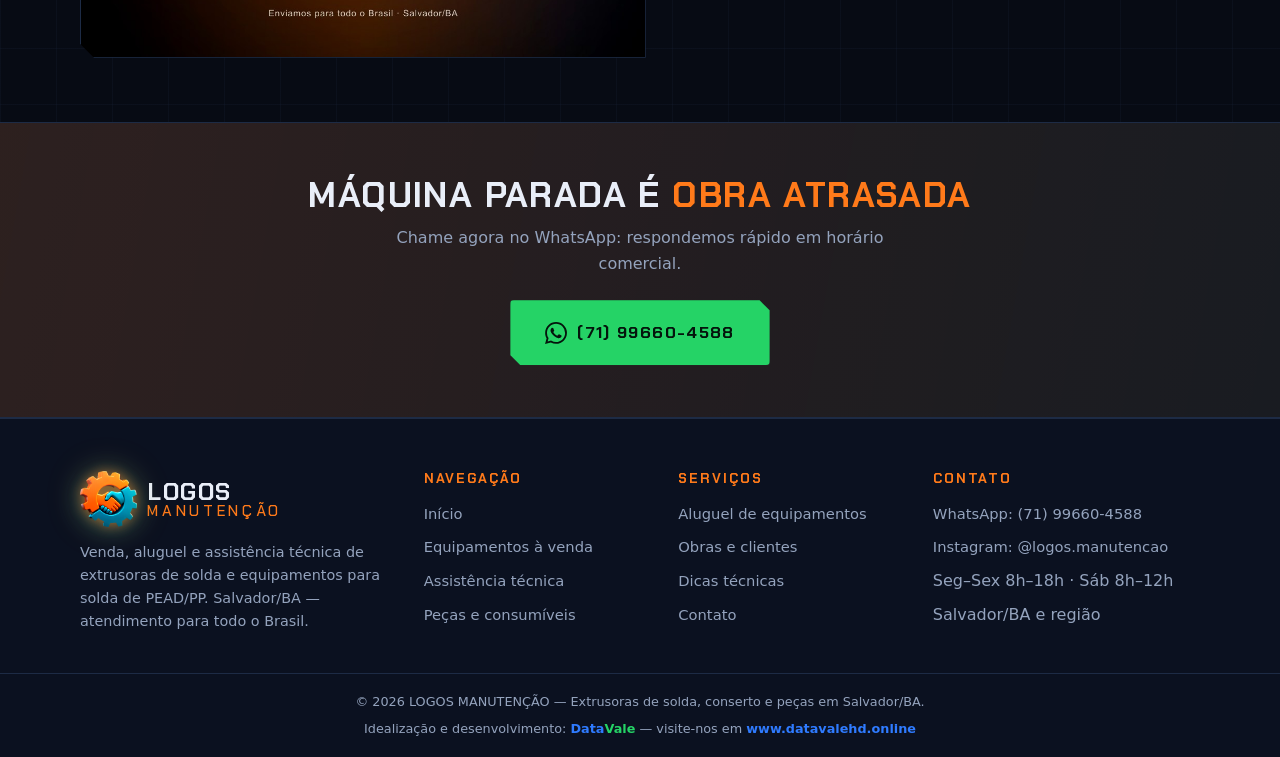
==== commit a609e996: "home+equipamentos: espessura de manta da cunha quente ajustada para 0,5 – 2,0 mm" ====
--- a/index.html
+++ b/index.html
@@ -155,10 +155,10 @@
 </span><span>0,8 – 5 m/min
 </span></li>
               <li><span>Manta
-</span><span>PEAD 0,5 – 3,0 mm
+</span><span>PEAD 0,5 – 2,0 mm
 </span></li>
             </ul>
-            <a class="btn btn-primary btn-sm" data-wa data-msg="Olá! Quero um orçamento de uma EXTRUSORA DE SOLDA MANUAL.">Pedir orçamento</a>
+            <a class="btn btn-primary btn-sm" data-wa data-msg="Olá! Quero um orçamento de uma SOLDADORA DE CUNHA QUENTE.">Pedir orçamento</a>
           </div>
         </article>
         <article class="card">
@@ -172,7 +172,7 @@
               <li><span>Capacidade de extrusão</span><span>0,8 – 1,6 kg/h</span></li>
               <li><span>Compatibilidade</span><span>PEAD / PP · cordão Ø 2–4 mm</span></li>
             </ul>
-            <a class="btn btn-primary btn-sm" data-wa data-msg="Olá! Quero um orçamento de uma SOLDADORA DE CUNHA QUENTE.">Pedir orçamento</a>
+            <a class="btn btn-primary btn-sm" data-wa data-msg="Olá! Quero um orçamento de uma EXTRUSORA DE SOLDA MANUAL.">Pedir orçamento</a>
           </div>
         </article>
         <article class="card">
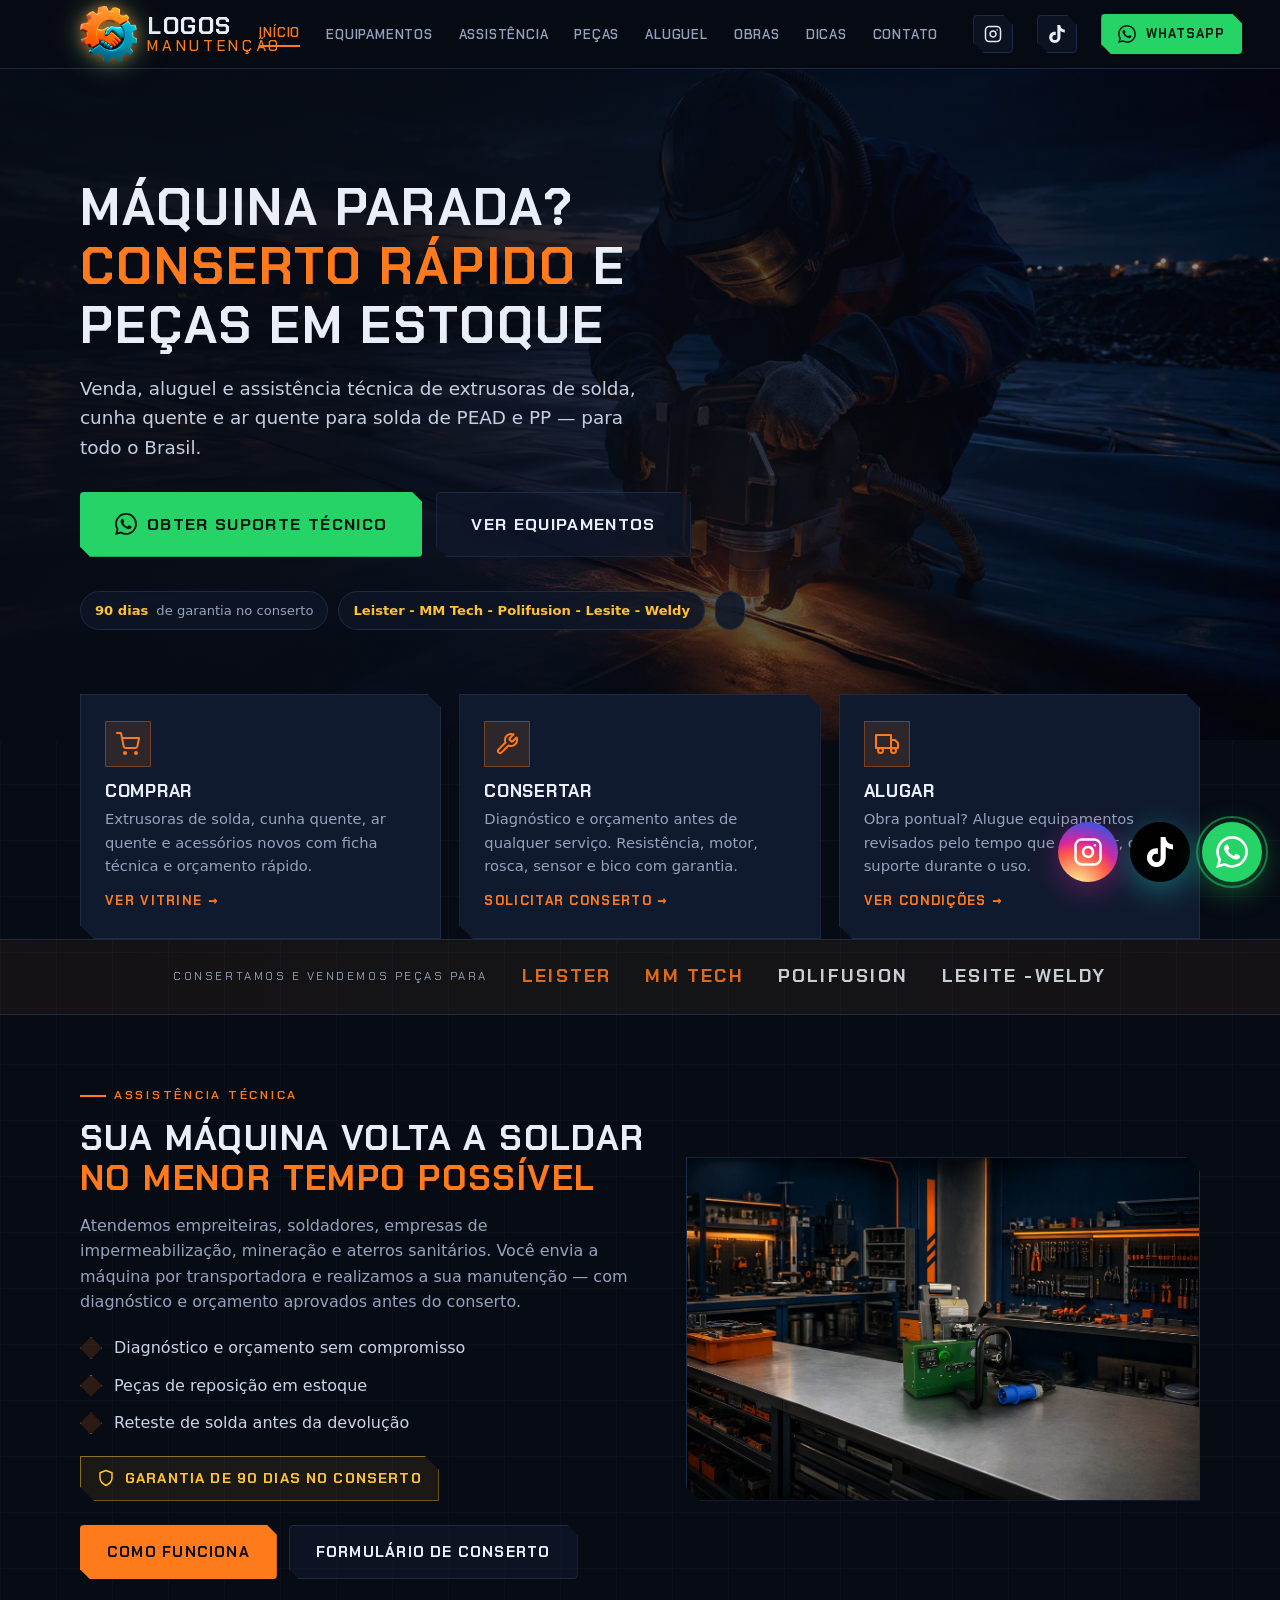
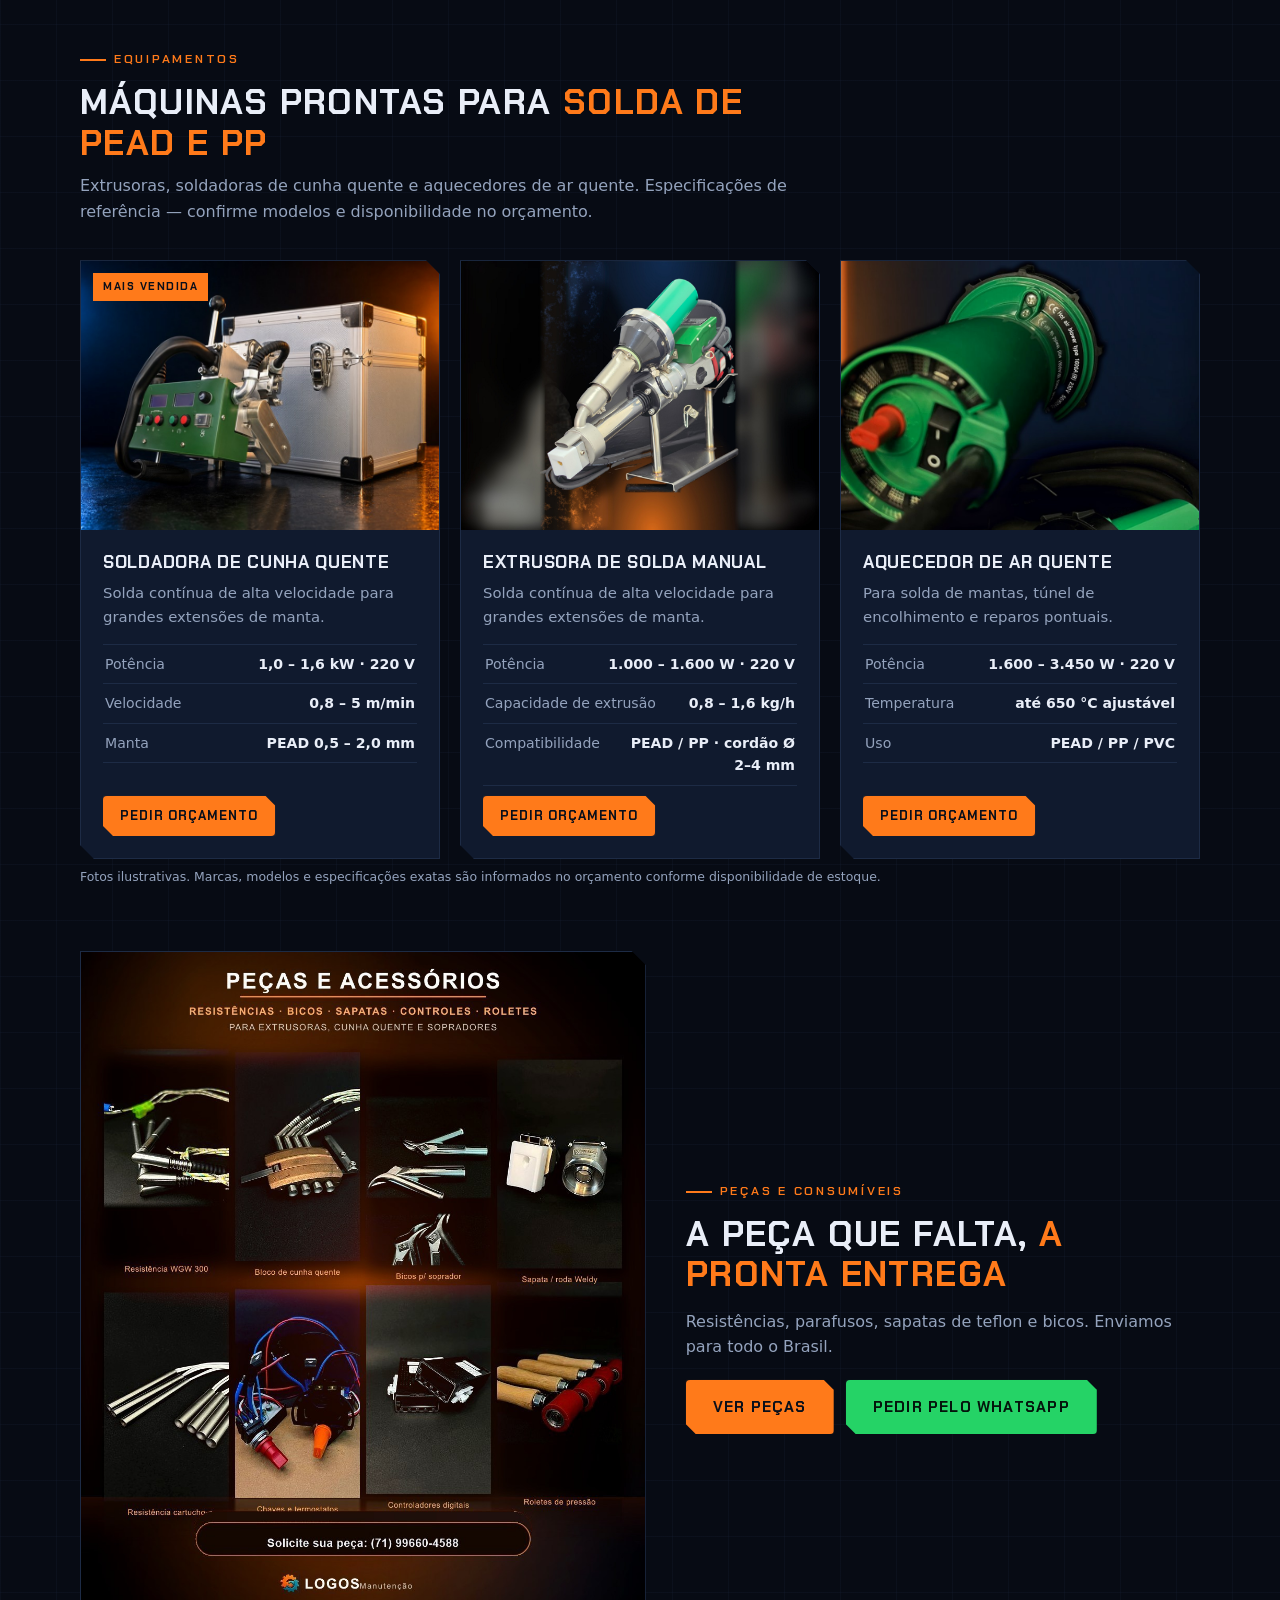
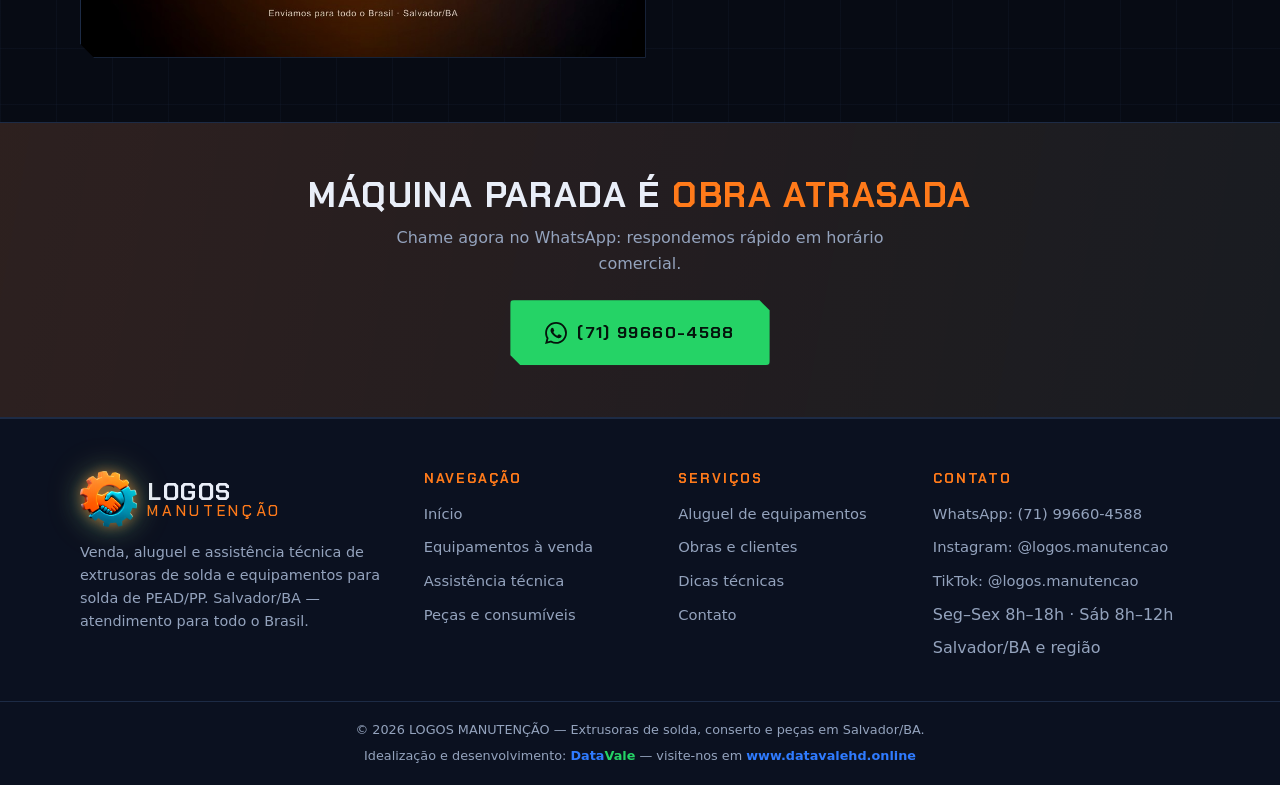
==== commit 73504447: "todas as páginas: link do TikTok (@logos.manutencao) ao lado do Instagram no topo, rodapé e barra fl" ====
--- a/index.html
+++ b/index.html
@@ -47,6 +47,9 @@
     </nav>
     <a class="btn btn-ghost btn-sm icon-only" href="https://www.instagram.com/logos.manutencao/" target="_blank" rel="noopener" aria-label="Instagram @logos.manutencao">
       <svg viewBox="0 0 24 24" fill="none" stroke="currentColor" stroke-width="2" stroke-linecap="round" stroke-linejoin="round" aria-hidden="true"><rect x="2" y="2" width="20" height="20" rx="5"/><path d="M16 11.37A4 4 0 1 1 12.63 8 4 4 0 0 1 16 11.37z"/><line x1="17.5" y1="6.5" x2="17.51" y2="6.5"/></svg>
+    </a>
+    <a class="btn btn-ghost btn-sm icon-only" href="https://www.tiktok.com/@logos.manutencao?_r=1&_t=ZS-9BhvENgblJO" target="_blank" rel="noopener" aria-label="TikTok @logos.manutencao">
+      <svg viewBox="0 0 24 24" fill="currentColor" aria-hidden="true"><path d="M12.525.02c1.31-.02 2.61-.01 3.91-.02.08 1.53.63 3.09 1.75 4.17 1.12 1.11 2.7 1.62 4.24 1.79v4.03c-1.44-.05-2.89-.35-4.2-.97-.57-.26-1.1-.59-1.62-.93-.01 2.92.01 5.84-.02 8.75-.08 1.4-.54 2.79-1.35 3.94-1.31 1.92-3.58 3.17-5.91 3.21-1.43.08-2.86-.31-4.08-1.03-2.02-1.19-3.44-3.37-3.65-5.71-.02-.5-.03-1-.01-1.49.18-1.9 1.12-3.72 2.58-4.96 1.66-1.44 3.98-2.13 6.15-1.72.02 1.48-.04 2.96-.04 4.44-.99-.32-2.15-.23-3.02.37-.63.41-1.11 1.04-1.36 1.75-.21.51-.15 1.07-.14 1.61.24 1.64 1.82 3.02 3.5 2.87 1.12-.01 2.19-.66 2.77-1.61.19-.33.4-.67.41-1.06.1-1.79.06-3.57.07-5.36.01-4.03-.01-8.05.02-12.07z"/></svg>
     </a>
     <a class="btn btn-wa btn-sm" data-wa data-msg="Olá! Vim pelo site da LOGOS MANUTENÇÃO e quero falar com um atendente.">
       <svg width="18" height="18" viewBox="0 0 24 24" aria-hidden="true"><path fill="currentColor" d="M17.472 14.382c-.297-.149-1.758-.867-2.03-.967-.273-.099-.471-.148-.67.15-.197.297-.767.966-.94 1.164-.173.199-.347.223-.644.075-.297-.15-1.255-.463-2.39-1.475-.883-.788-1.48-1.761-1.653-2.059-.173-.297-.018-.458.13-.606.134-.133.298-.347.446-.52.149-.174.198-.298.298-.497.099-.198.05-.371-.025-.52-.075-.149-.669-1.612-.916-2.207-.242-.579-.487-.5-.669-.51-.173-.008-.371-.01-.57-.01-.198 0-.52.074-.792.372-.272.297-1.04 1.016-1.04 2.479 0 1.462 1.065 2.875 1.213 3.074.149.198 2.096 3.2 5.077 4.487.709.306 1.262.489 1.694.625.712.227 1.36.195 1.871.118.571-.085 1.758-.719 2.006-1.413.248-.694.248-1.289.173-1.413-.074-.124-.272-.198-.57-.347m-5.421 7.403h-.004a9.87 9.87 0 01-5.031-1.378l-.361-.214-3.741.982.998-3.648-.235-.374a9.86 9.86 0 01-1.51-5.26c.001-5.45 4.436-9.884 9.888-9.884 2.64 0 5.122 1.03 6.988 2.898a9.825 9.825 0 012.893 6.994c-.003 5.45-4.437 9.884-9.885 9.884m8.413-18.297A11.815 11.815 0 0012.05 0C5.495 0 .16 5.335.157 11.892c0 2.096.547 4.142 1.588 5.945L.057 24l6.305-1.654a11.882 11.882 0 005.683 1.448h.005c6.554 0 11.89-5.335 11.893-11.893a11.821 11.821 0 00-3.48-8.413z"/></svg>
@@ -255,6 +258,7 @@
         <ul>
           <li><a data-wa data-msg="Olá! Vim pelo site da LOGOS MANUTENÇÃO.">WhatsApp: (71) 99660-4588</a></li>
           <li><a href="https://www.instagram.com/logos.manutencao/" target="_blank" rel="noopener">Instagram: @logos.manutencao</a></li>
+          <li><a href="https://www.tiktok.com/@logos.manutencao?_r=1&_t=ZS-9BhvENgblJO" target="_blank" rel="noopener">TikTok: @logos.manutencao</a></li>
           <li><span class="muted">Seg–Sex 8h–18h · Sáb 8h–12h</span></li>
           <li><span class="muted">Salvador/BA e região</span></li>
         </ul>
@@ -271,6 +275,9 @@
   <a class="ig-float" href="https://www.instagram.com/logos.manutencao/" target="_blank" rel="noopener" aria-label="Instagram @logos.manutencao">
     <svg viewBox="0 0 24 24" fill="none" stroke="#fff" stroke-width="2" stroke-linecap="round" stroke-linejoin="round" aria-hidden="true"><rect x="2" y="2" width="20" height="20" rx="5"/><path d="M16 11.37A4 4 0 1 1 12.63 8 4 4 0 0 1 16 11.37z"/><line x1="17.5" y1="6.5" x2="17.51" y2="6.5"/></svg>
   </a>
+<a class="tt-float" href="https://www.tiktok.com/@logos.manutencao?_r=1&_t=ZS-9BhvENgblJO" target="_blank" rel="noopener" aria-label="TikTok @logos.manutencao">
+  <svg viewBox="0 0 24 24" fill="#fff" aria-hidden="true"><path d="M12.525.02c1.31-.02 2.61-.01 3.91-.02.08 1.53.63 3.09 1.75 4.17 1.12 1.11 2.7 1.62 4.24 1.79v4.03c-1.44-.05-2.89-.35-4.2-.97-.57-.26-1.1-.59-1.62-.93-.01 2.92.01 5.84-.02 8.75-.08 1.4-.54 2.79-1.35 3.94-1.31 1.92-3.58 3.17-5.91 3.21-1.43.08-2.86-.31-4.08-1.03-2.02-1.19-3.44-3.37-3.65-5.71-.02-.5-.03-1-.01-1.49.18-1.9 1.12-3.72 2.58-4.96 1.66-1.44 3.98-2.13 6.15-1.72.02 1.48-.04 2.96-.04 4.44-.99-.32-2.15-.23-3.02.37-.63.41-1.11 1.04-1.36 1.75-.21.51-.15 1.07-.14 1.61.24 1.64 1.82 3.02 3.5 2.87 1.12-.01 2.19-.66 2.77-1.61.19-.33.4-.67.41-1.06.1-1.79.06-3.57.07-5.36.01-4.03-.01-8.05.02-12.07z"/></svg>
+</a>
 <a class="wa-float" data-wa data-msg="Olá! Vim pelo site da LOGOS MANUTENÇÃO e quero um atendimento." aria-label="Falar no WhatsApp">
   <svg viewBox="0 0 24 24" aria-hidden="true"><path d="M17.472 14.382c-.297-.149-1.758-.867-2.03-.967-.273-.099-.471-.148-.67.15-.197.297-.767.966-.94 1.164-.173.199-.347.223-.644.075-.297-.15-1.255-.463-2.39-1.475-.883-.788-1.48-1.761-1.653-2.059-.173-.297-.018-.458.13-.606.134-.133.298-.347.446-.52.149-.174.198-.298.298-.497.099-.198.05-.371-.025-.52-.075-.149-.669-1.612-.916-2.207-.242-.579-.487-.5-.669-.51-.173-.008-.371-.01-.57-.01-.198 0-.52.074-.792.372-.272.297-1.04 1.016-1.04 2.479 0 1.462 1.065 2.875 1.213 3.074.149.198 2.096 3.2 5.077 4.487.709.306 1.262.489 1.694.625.712.227 1.36.195 1.871.118.571-.085 1.758-.719 2.006-1.413.248-.694.248-1.289.173-1.413-.074-.124-.272-.198-.57-.347m-5.421 7.403h-.004a9.87 9.87 0 01-5.031-1.378l-.361-.214-3.741.982.998-3.648-.235-.374a9.86 9.86 0 01-1.51-5.26c.001-5.45 4.436-9.884 9.888-9.884 2.64 0 5.122 1.03 6.988 2.898a9.825 9.825 0 012.893 6.994c-.003 5.45-4.437 9.884-9.885 9.884m8.413-18.297A11.815 11.815 0 0012.05 0C5.495 0 .16 5.335.157 11.892c0 2.096.547 4.142 1.588 5.945L.057 24l6.305-1.654a11.882 11.882 0 005.683 1.448h.005c6.554 0 11.89-5.335 11.893-11.893a11.821 11.821 0 00-3.48-8.413z"/></svg>
 </a>
--- a/assets/css/style.css
+++ b/assets/css/style.css
@@ -366,7 +366,7 @@
   position:fixed;right:18px;bottom:18px;z-index:90;
   display:flex;align-items:center;gap:12px;
 }
-.ig-float,.wa-float{
+.ig-float,.tt-float,.wa-float{
   width:60px;height:60px;border-radius:50%;
   display:grid;place-items:center;transition:transform .2s;
 }
@@ -376,6 +376,12 @@
 }
 .ig-float:hover{transform:scale(1.08)}
 .ig-float svg{width:30px;height:30px}
+.tt-float{
+  position:relative;background:#010101;
+  box-shadow:0 8px 30px rgba(37,244,238,.35);
+}
+.tt-float:hover{transform:scale(1.08)}
+.tt-float svg{width:30px;height:30px;fill:#fff}
 .wa-float{
   position:relative;background:var(--green);
   box-shadow:0 8px 30px rgba(37,211,102,.45);
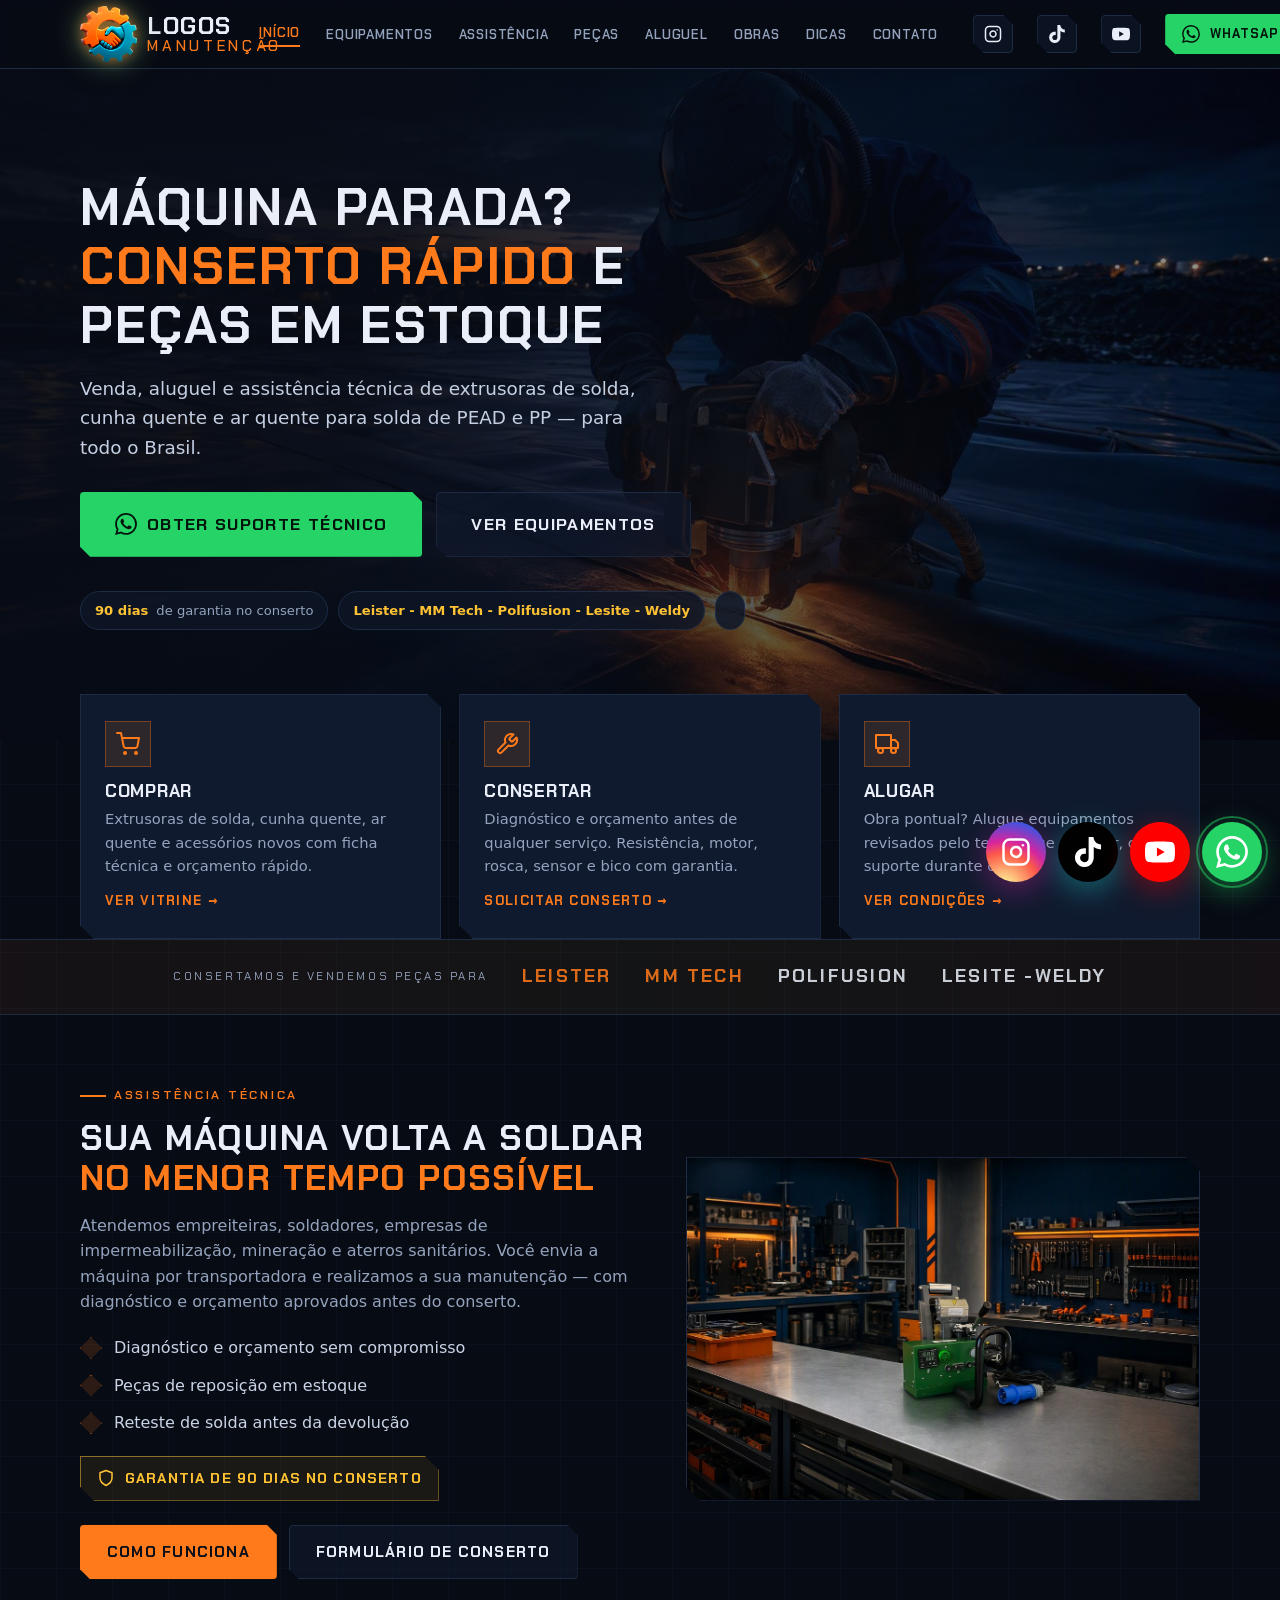
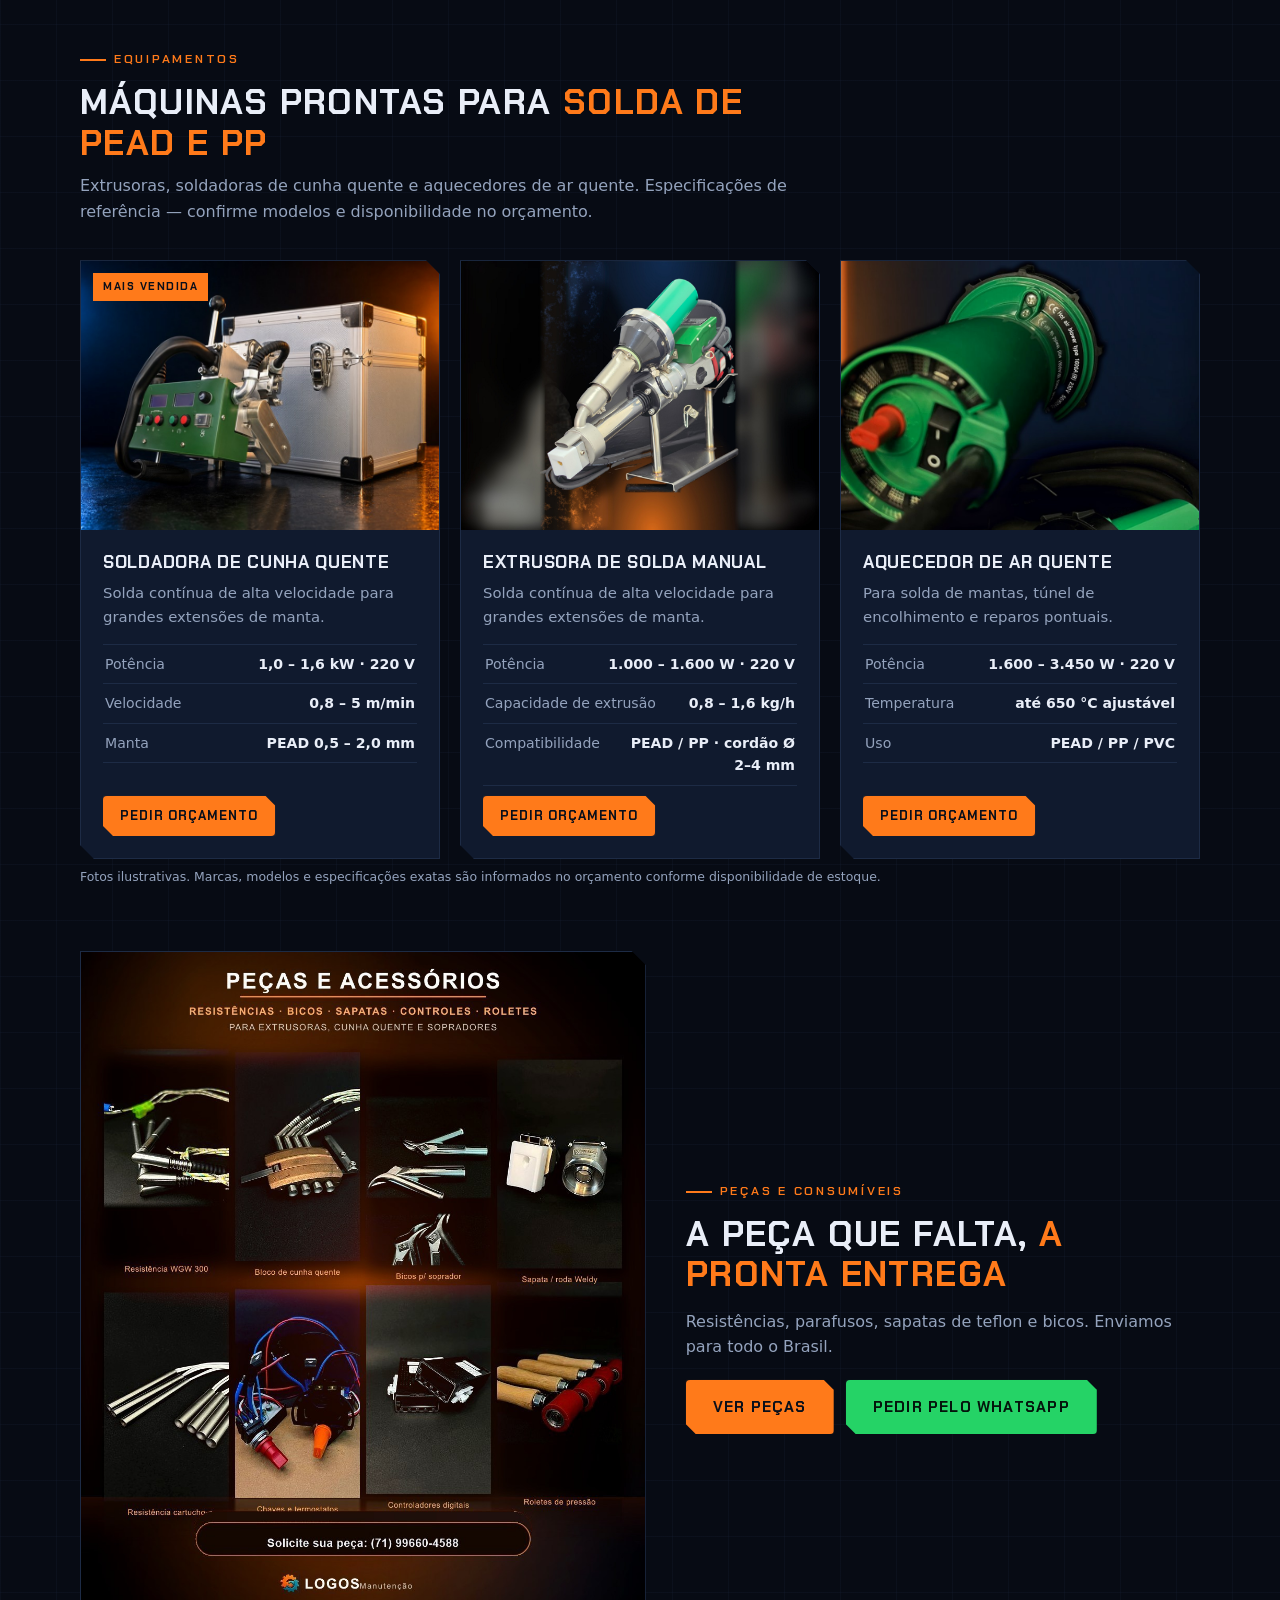
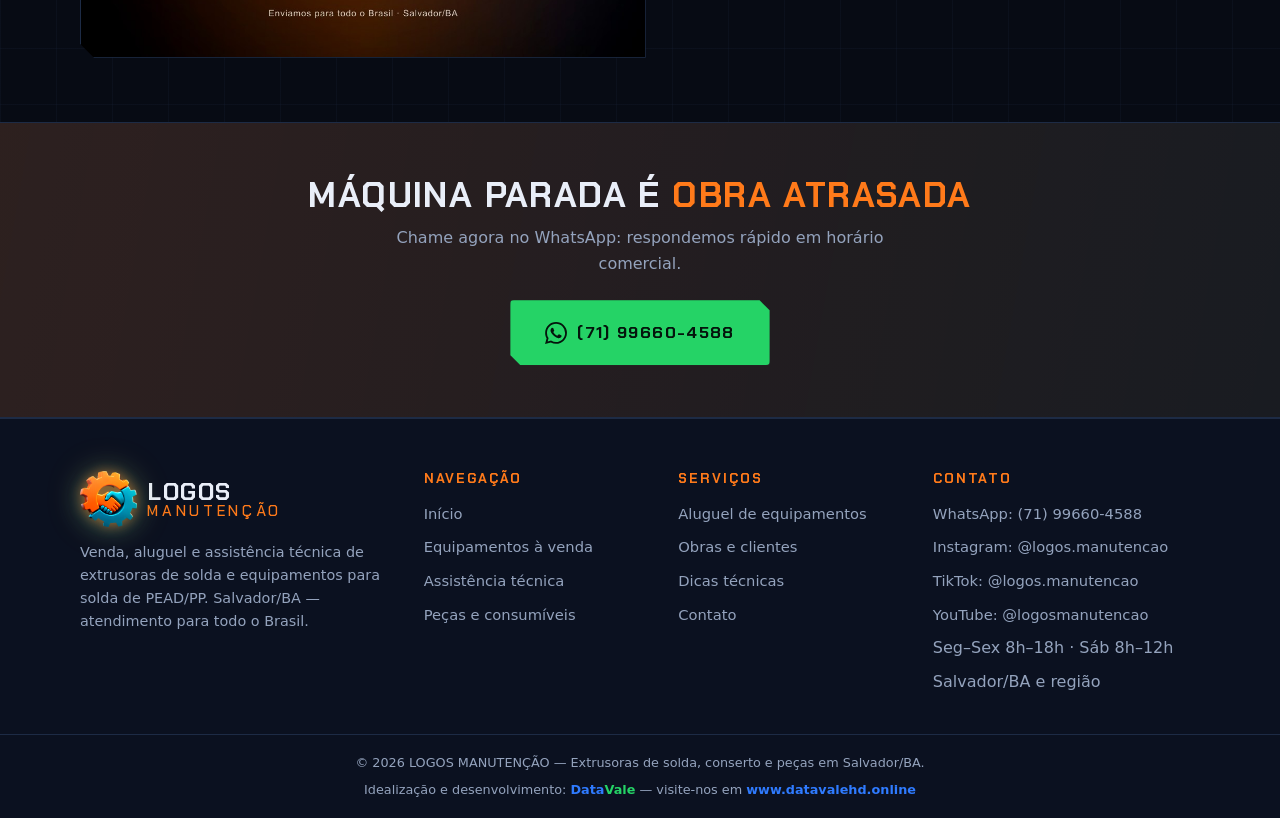
==== commit 058bda63: "todas as páginas: link do YouTube (@logosmanutencao) ao lado do Instagram/TikTok no topo, rodapé e b" ====
--- a/index.html
+++ b/index.html
@@ -50,6 +50,9 @@
     </a>
     <a class="btn btn-ghost btn-sm icon-only" href="https://www.tiktok.com/@logos.manutencao?_r=1&_t=ZS-9BhvENgblJO" target="_blank" rel="noopener" aria-label="TikTok @logos.manutencao">
       <svg viewBox="0 0 24 24" fill="currentColor" aria-hidden="true"><path d="M12.525.02c1.31-.02 2.61-.01 3.91-.02.08 1.53.63 3.09 1.75 4.17 1.12 1.11 2.7 1.62 4.24 1.79v4.03c-1.44-.05-2.89-.35-4.2-.97-.57-.26-1.1-.59-1.62-.93-.01 2.92.01 5.84-.02 8.75-.08 1.4-.54 2.79-1.35 3.94-1.31 1.92-3.58 3.17-5.91 3.21-1.43.08-2.86-.31-4.08-1.03-2.02-1.19-3.44-3.37-3.65-5.71-.02-.5-.03-1-.01-1.49.18-1.9 1.12-3.72 2.58-4.96 1.66-1.44 3.98-2.13 6.15-1.72.02 1.48-.04 2.96-.04 4.44-.99-.32-2.15-.23-3.02.37-.63.41-1.11 1.04-1.36 1.75-.21.51-.15 1.07-.14 1.61.24 1.64 1.82 3.02 3.5 2.87 1.12-.01 2.19-.66 2.77-1.61.19-.33.4-.67.41-1.06.1-1.79.06-3.57.07-5.36.01-4.03-.01-8.05.02-12.07z"/></svg>
+    </a>
+    <a class="btn btn-ghost btn-sm icon-only" href="https://www.youtube.com/@logosmanutencao" target="_blank" rel="noopener" aria-label="YouTube @logosmanutencao">
+      <svg viewBox="0 0 24 24" fill="currentColor" aria-hidden="true"><path d="M23.498 6.186a3.016 3.016 0 0 0-2.122-2.136C19.505 3.545 12 3.545 12 3.545s-7.505 0-9.377.505A3.017 3.017 0 0 0 .502 6.186C0 8.07 0 12 0 12s0 3.93.502 5.814a3.016 3.016 0 0 0 2.122 2.136c1.871.505 9.376.505 9.376.505s7.505 0 9.377-.505a3.015 3.015 0 0 0 2.122-2.136C24 15.93 24 12 24 12s0-3.93-.502-5.814zM9.545 15.568V8.432L15.818 12l-6.273 3.568z"/></svg>
     </a>
     <a class="btn btn-wa btn-sm" data-wa data-msg="Olá! Vim pelo site da LOGOS MANUTENÇÃO e quero falar com um atendente.">
       <svg width="18" height="18" viewBox="0 0 24 24" aria-hidden="true"><path fill="currentColor" d="M17.472 14.382c-.297-.149-1.758-.867-2.03-.967-.273-.099-.471-.148-.67.15-.197.297-.767.966-.94 1.164-.173.199-.347.223-.644.075-.297-.15-1.255-.463-2.39-1.475-.883-.788-1.48-1.761-1.653-2.059-.173-.297-.018-.458.13-.606.134-.133.298-.347.446-.52.149-.174.198-.298.298-.497.099-.198.05-.371-.025-.52-.075-.149-.669-1.612-.916-2.207-.242-.579-.487-.5-.669-.51-.173-.008-.371-.01-.57-.01-.198 0-.52.074-.792.372-.272.297-1.04 1.016-1.04 2.479 0 1.462 1.065 2.875 1.213 3.074.149.198 2.096 3.2 5.077 4.487.709.306 1.262.489 1.694.625.712.227 1.36.195 1.871.118.571-.085 1.758-.719 2.006-1.413.248-.694.248-1.289.173-1.413-.074-.124-.272-.198-.57-.347m-5.421 7.403h-.004a9.87 9.87 0 01-5.031-1.378l-.361-.214-3.741.982.998-3.648-.235-.374a9.86 9.86 0 01-1.51-5.26c.001-5.45 4.436-9.884 9.888-9.884 2.64 0 5.122 1.03 6.988 2.898a9.825 9.825 0 012.893 6.994c-.003 5.45-4.437 9.884-9.885 9.884m8.413-18.297A11.815 11.815 0 0012.05 0C5.495 0 .16 5.335.157 11.892c0 2.096.547 4.142 1.588 5.945L.057 24l6.305-1.654a11.882 11.882 0 005.683 1.448h.005c6.554 0 11.89-5.335 11.893-11.893a11.821 11.821 0 00-3.48-8.413z"/></svg>
@@ -259,6 +262,7 @@
           <li><a data-wa data-msg="Olá! Vim pelo site da LOGOS MANUTENÇÃO.">WhatsApp: (71) 99660-4588</a></li>
           <li><a href="https://www.instagram.com/logos.manutencao/" target="_blank" rel="noopener">Instagram: @logos.manutencao</a></li>
           <li><a href="https://www.tiktok.com/@logos.manutencao?_r=1&_t=ZS-9BhvENgblJO" target="_blank" rel="noopener">TikTok: @logos.manutencao</a></li>
+          <li><a href="https://www.youtube.com/@logosmanutencao" target="_blank" rel="noopener">YouTube: @logosmanutencao</a></li>
           <li><span class="muted">Seg–Sex 8h–18h · Sáb 8h–12h</span></li>
           <li><span class="muted">Salvador/BA e região</span></li>
         </ul>
@@ -278,6 +282,9 @@
 <a class="tt-float" href="https://www.tiktok.com/@logos.manutencao?_r=1&_t=ZS-9BhvENgblJO" target="_blank" rel="noopener" aria-label="TikTok @logos.manutencao">
   <svg viewBox="0 0 24 24" fill="#fff" aria-hidden="true"><path d="M12.525.02c1.31-.02 2.61-.01 3.91-.02.08 1.53.63 3.09 1.75 4.17 1.12 1.11 2.7 1.62 4.24 1.79v4.03c-1.44-.05-2.89-.35-4.2-.97-.57-.26-1.1-.59-1.62-.93-.01 2.92.01 5.84-.02 8.75-.08 1.4-.54 2.79-1.35 3.94-1.31 1.92-3.58 3.17-5.91 3.21-1.43.08-2.86-.31-4.08-1.03-2.02-1.19-3.44-3.37-3.65-5.71-.02-.5-.03-1-.01-1.49.18-1.9 1.12-3.72 2.58-4.96 1.66-1.44 3.98-2.13 6.15-1.72.02 1.48-.04 2.96-.04 4.44-.99-.32-2.15-.23-3.02.37-.63.41-1.11 1.04-1.36 1.75-.21.51-.15 1.07-.14 1.61.24 1.64 1.82 3.02 3.5 2.87 1.12-.01 2.19-.66 2.77-1.61.19-.33.4-.67.41-1.06.1-1.79.06-3.57.07-5.36.01-4.03-.01-8.05.02-12.07z"/></svg>
 </a>
+<a class="yt-float" href="https://www.youtube.com/@logosmanutencao" target="_blank" rel="noopener" aria-label="YouTube @logosmanutencao">
+  <svg viewBox="0 0 24 24" fill="#fff" aria-hidden="true"><path d="M23.498 6.186a3.016 3.016 0 0 0-2.122-2.136C19.505 3.545 12 3.545 12 3.545s-7.505 0-9.377.505A3.017 3.017 0 0 0 .502 6.186C0 8.07 0 12 0 12s0 3.93.502 5.814a3.016 3.016 0 0 0 2.122 2.136c1.871.505 9.376.505 9.376.505s7.505 0 9.377-.505a3.015 3.015 0 0 0 2.122-2.136C24 15.93 24 12 24 12s0-3.93-.502-5.814zM9.545 15.568V8.432L15.818 12l-6.273 3.568z"/></svg>
+</a>
 <a class="wa-float" data-wa data-msg="Olá! Vim pelo site da LOGOS MANUTENÇÃO e quero um atendimento." aria-label="Falar no WhatsApp">
   <svg viewBox="0 0 24 24" aria-hidden="true"><path d="M17.472 14.382c-.297-.149-1.758-.867-2.03-.967-.273-.099-.471-.148-.67.15-.197.297-.767.966-.94 1.164-.173.199-.347.223-.644.075-.297-.15-1.255-.463-2.39-1.475-.883-.788-1.48-1.761-1.653-2.059-.173-.297-.018-.458.13-.606.134-.133.298-.347.446-.52.149-.174.198-.298.298-.497.099-.198.05-.371-.025-.52-.075-.149-.669-1.612-.916-2.207-.242-.579-.487-.5-.669-.51-.173-.008-.371-.01-.57-.01-.198 0-.52.074-.792.372-.272.297-1.04 1.016-1.04 2.479 0 1.462 1.065 2.875 1.213 3.074.149.198 2.096 3.2 5.077 4.487.709.306 1.262.489 1.694.625.712.227 1.36.195 1.871.118.571-.085 1.758-.719 2.006-1.413.248-.694.248-1.289.173-1.413-.074-.124-.272-.198-.57-.347m-5.421 7.403h-.004a9.87 9.87 0 01-5.031-1.378l-.361-.214-3.741.982.998-3.648-.235-.374a9.86 9.86 0 01-1.51-5.26c.001-5.45 4.436-9.884 9.888-9.884 2.64 0 5.122 1.03 6.988 2.898a9.825 9.825 0 012.893 6.994c-.003 5.45-4.437 9.884-9.885 9.884m8.413-18.297A11.815 11.815 0 0012.05 0C5.495 0 .16 5.335.157 11.892c0 2.096.547 4.142 1.588 5.945L.057 24l6.305-1.654a11.882 11.882 0 005.683 1.448h.005c6.554 0 11.89-5.335 11.893-11.893a11.821 11.821 0 00-3.48-8.413z"/></svg>
 </a>
--- a/assets/css/style.css
+++ b/assets/css/style.css
@@ -366,7 +366,7 @@
   position:fixed;right:18px;bottom:18px;z-index:90;
   display:flex;align-items:center;gap:12px;
 }
-.ig-float,.tt-float,.wa-float{
+.ig-float,.tt-float,.yt-float,.wa-float{
   width:60px;height:60px;border-radius:50%;
   display:grid;place-items:center;transition:transform .2s;
 }
@@ -382,6 +382,12 @@
 }
 .tt-float:hover{transform:scale(1.08)}
 .tt-float svg{width:30px;height:30px;fill:#fff}
+.yt-float{
+  position:relative;background:#f00;
+  box-shadow:0 8px 30px rgba(255,0,0,.4);
+}
+.yt-float:hover{transform:scale(1.08)}
+.yt-float svg{width:30px;height:30px;fill:#fff}
 .wa-float{
   position:relative;background:var(--green);
   box-shadow:0 8px 30px rgba(37,211,102,.45);
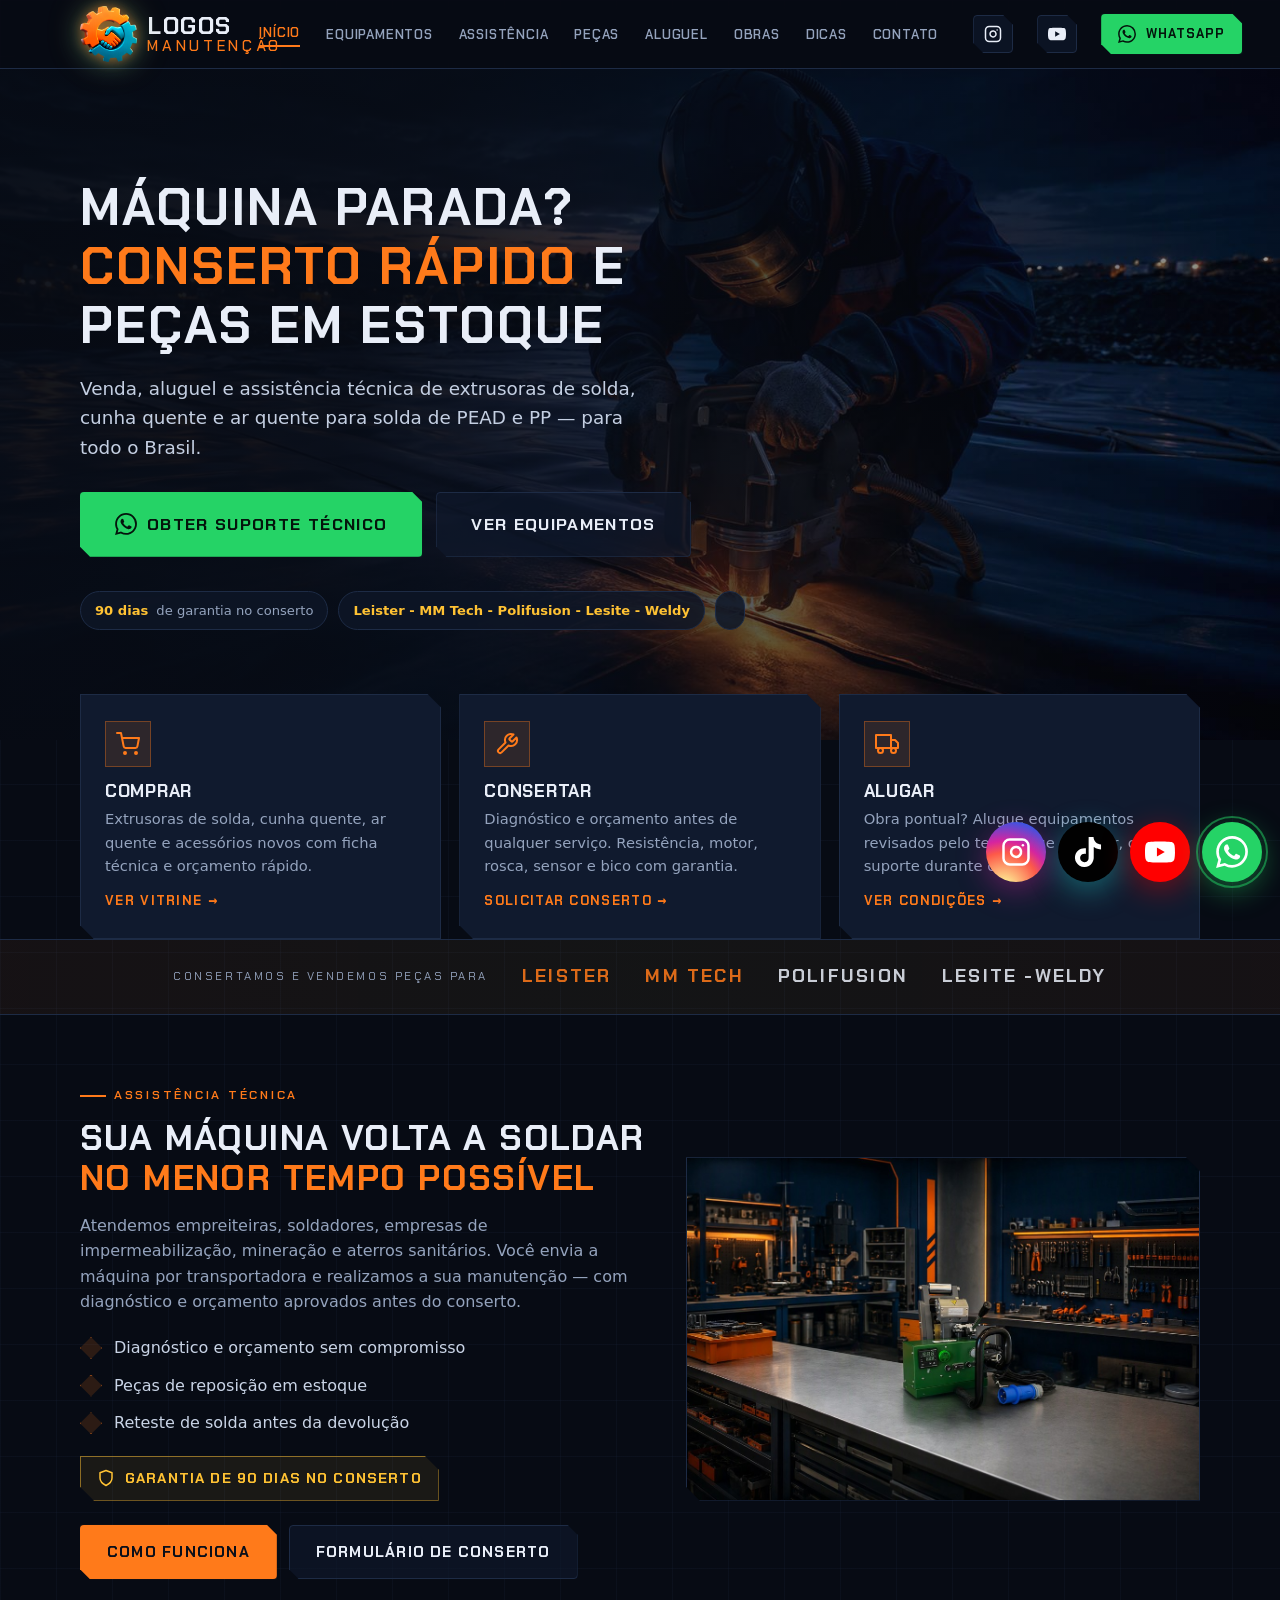
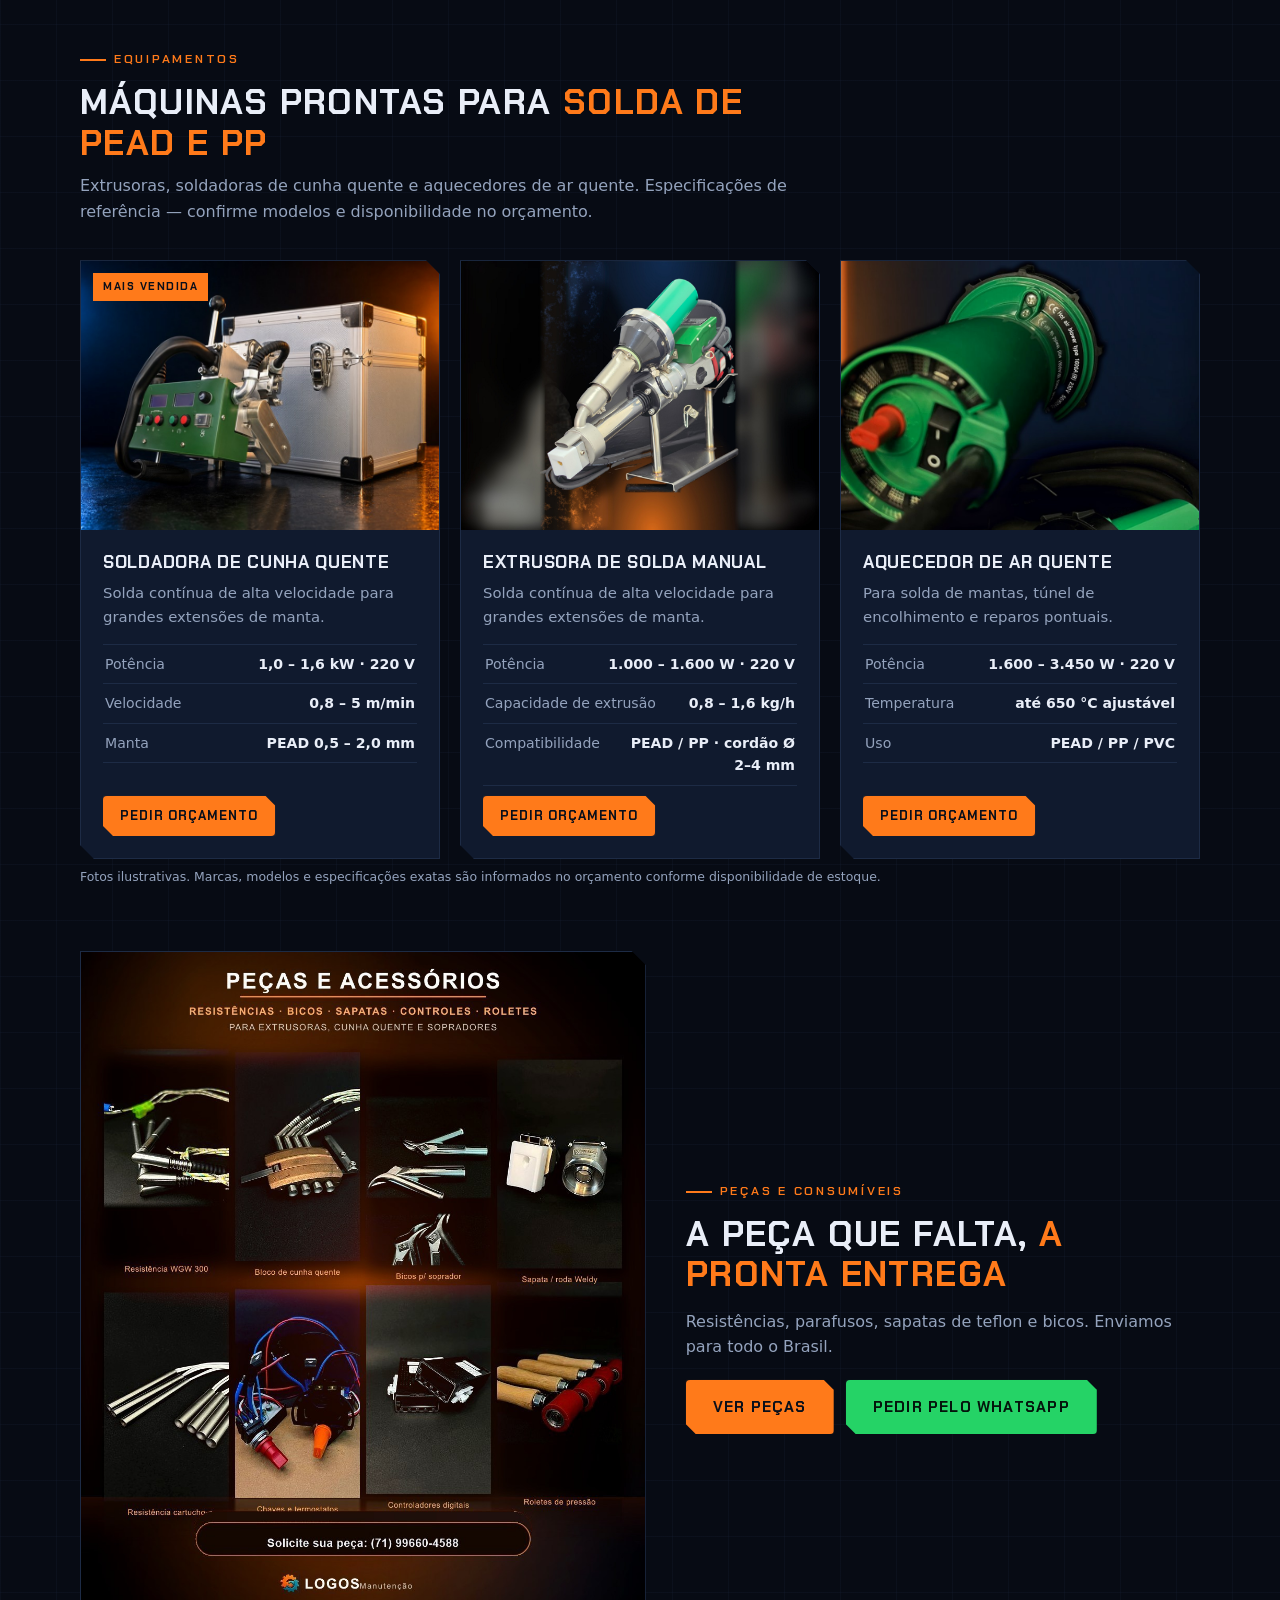
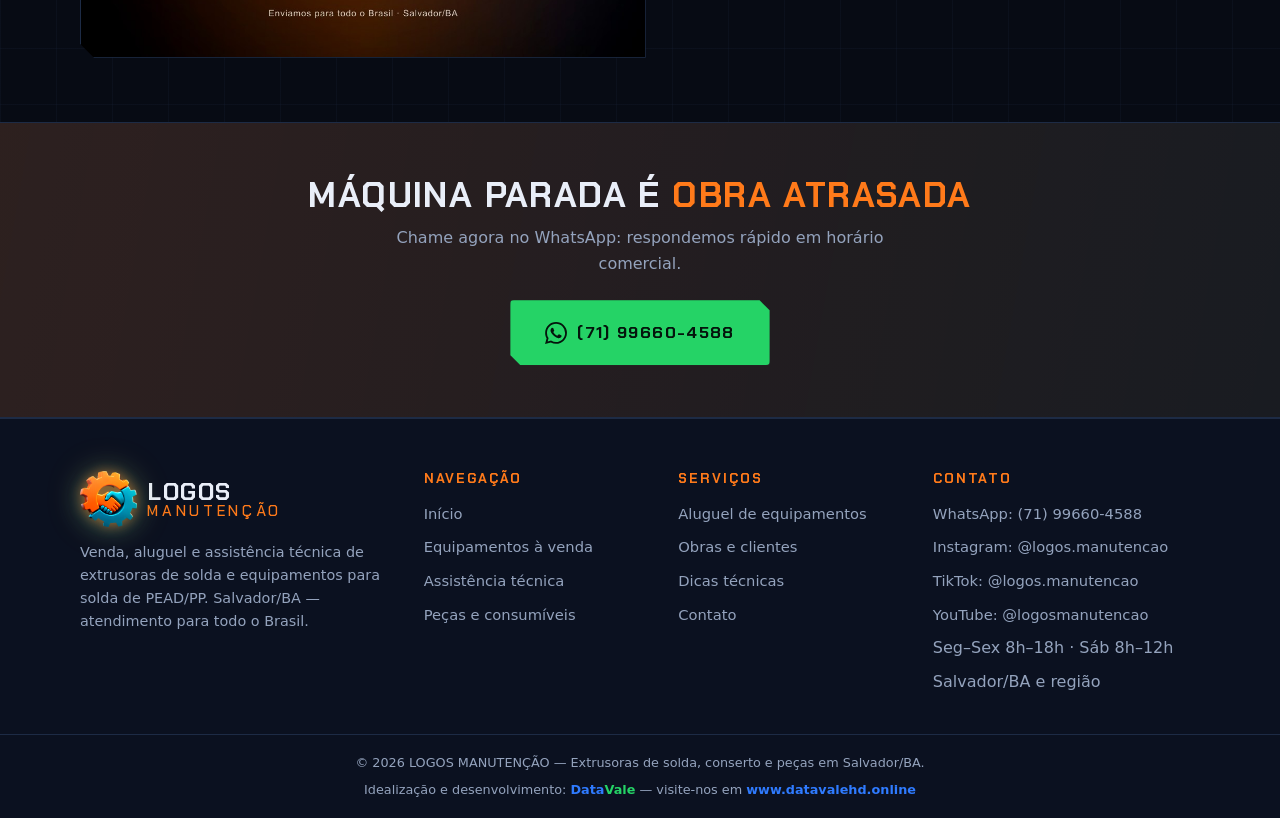
==== commit 82ccfc4e: "remover ícone do TikTok do topo do menu (mantido no rodapé e na barra flutuante)" ====
--- a/index.html
+++ b/index.html
@@ -47,9 +47,6 @@
     </nav>
     <a class="btn btn-ghost btn-sm icon-only" href="https://www.instagram.com/logos.manutencao/" target="_blank" rel="noopener" aria-label="Instagram @logos.manutencao">
       <svg viewBox="0 0 24 24" fill="none" stroke="currentColor" stroke-width="2" stroke-linecap="round" stroke-linejoin="round" aria-hidden="true"><rect x="2" y="2" width="20" height="20" rx="5"/><path d="M16 11.37A4 4 0 1 1 12.63 8 4 4 0 0 1 16 11.37z"/><line x1="17.5" y1="6.5" x2="17.51" y2="6.5"/></svg>
-    </a>
-    <a class="btn btn-ghost btn-sm icon-only" href="https://www.tiktok.com/@logos.manutencao?_r=1&_t=ZS-9BhvENgblJO" target="_blank" rel="noopener" aria-label="TikTok @logos.manutencao">
-      <svg viewBox="0 0 24 24" fill="currentColor" aria-hidden="true"><path d="M12.525.02c1.31-.02 2.61-.01 3.91-.02.08 1.53.63 3.09 1.75 4.17 1.12 1.11 2.7 1.62 4.24 1.79v4.03c-1.44-.05-2.89-.35-4.2-.97-.57-.26-1.1-.59-1.62-.93-.01 2.92.01 5.84-.02 8.75-.08 1.4-.54 2.79-1.35 3.94-1.31 1.92-3.58 3.17-5.91 3.21-1.43.08-2.86-.31-4.08-1.03-2.02-1.19-3.44-3.37-3.65-5.71-.02-.5-.03-1-.01-1.49.18-1.9 1.12-3.72 2.58-4.96 1.66-1.44 3.98-2.13 6.15-1.72.02 1.48-.04 2.96-.04 4.44-.99-.32-2.15-.23-3.02.37-.63.41-1.11 1.04-1.36 1.75-.21.51-.15 1.07-.14 1.61.24 1.64 1.82 3.02 3.5 2.87 1.12-.01 2.19-.66 2.77-1.61.19-.33.4-.67.41-1.06.1-1.79.06-3.57.07-5.36.01-4.03-.01-8.05.02-12.07z"/></svg>
     </a>
     <a class="btn btn-ghost btn-sm icon-only" href="https://www.youtube.com/@logosmanutencao" target="_blank" rel="noopener" aria-label="YouTube @logosmanutencao">
       <svg viewBox="0 0 24 24" fill="currentColor" aria-hidden="true"><path d="M23.498 6.186a3.016 3.016 0 0 0-2.122-2.136C19.505 3.545 12 3.545 12 3.545s-7.505 0-9.377.505A3.017 3.017 0 0 0 .502 6.186C0 8.07 0 12 0 12s0 3.93.502 5.814a3.016 3.016 0 0 0 2.122 2.136c1.871.505 9.376.505 9.376.505s7.505 0 9.377-.505a3.015 3.015 0 0 0 2.122-2.136C24 15.93 24 12 24 12s0-3.93-.502-5.814zM9.545 15.568V8.432L15.818 12l-6.273 3.568z"/></svg>
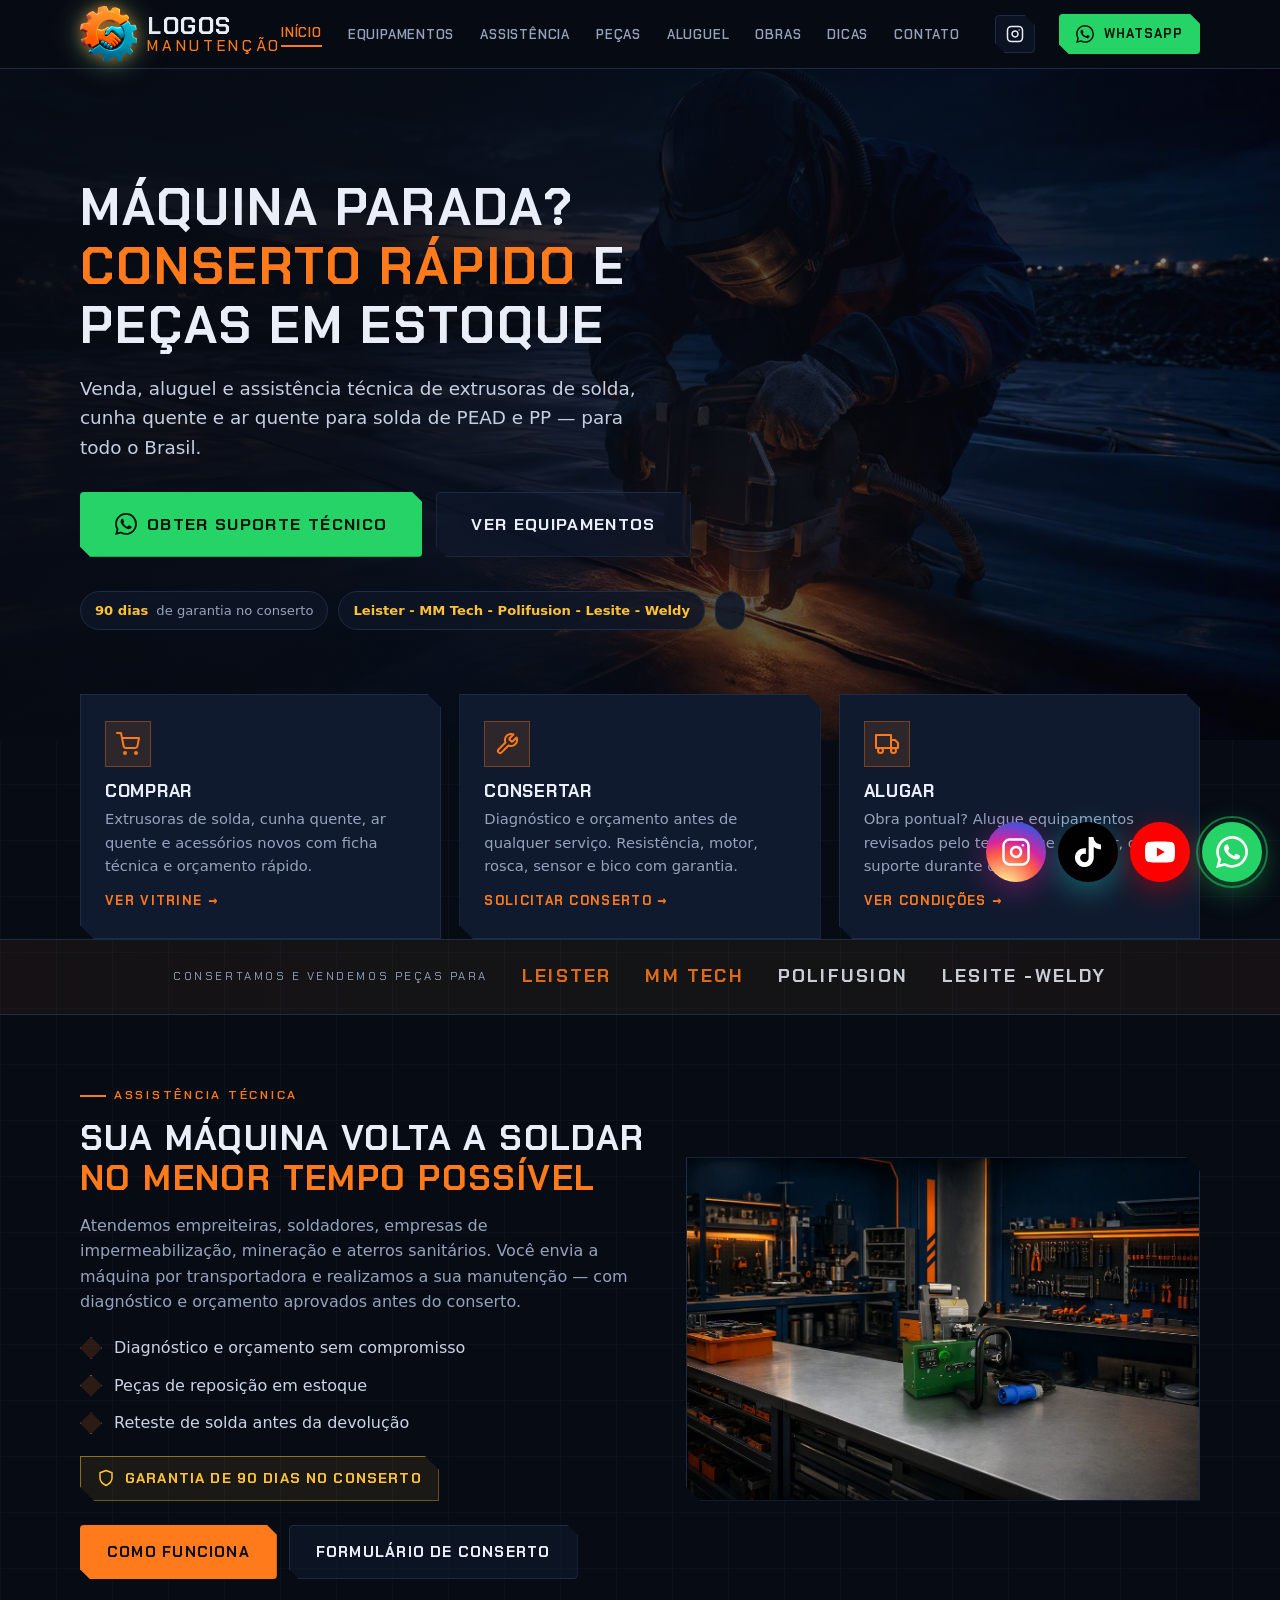
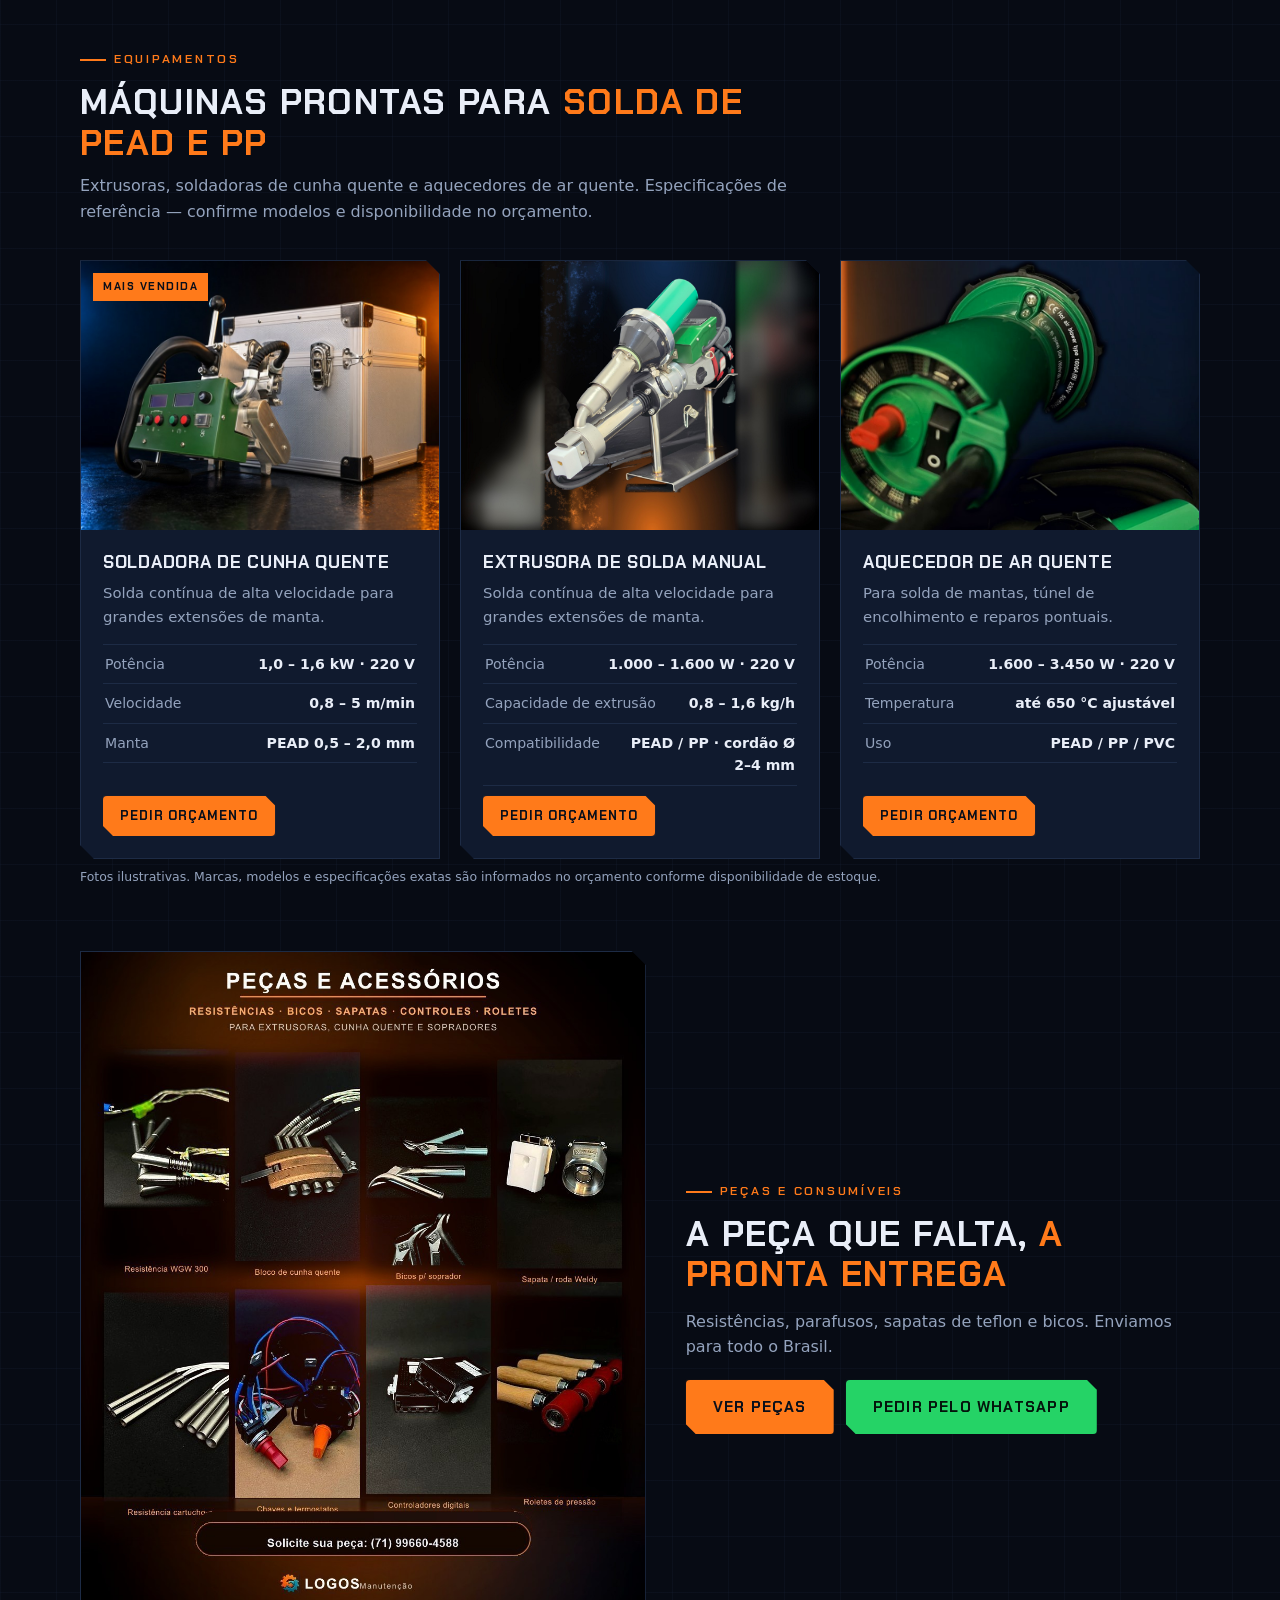
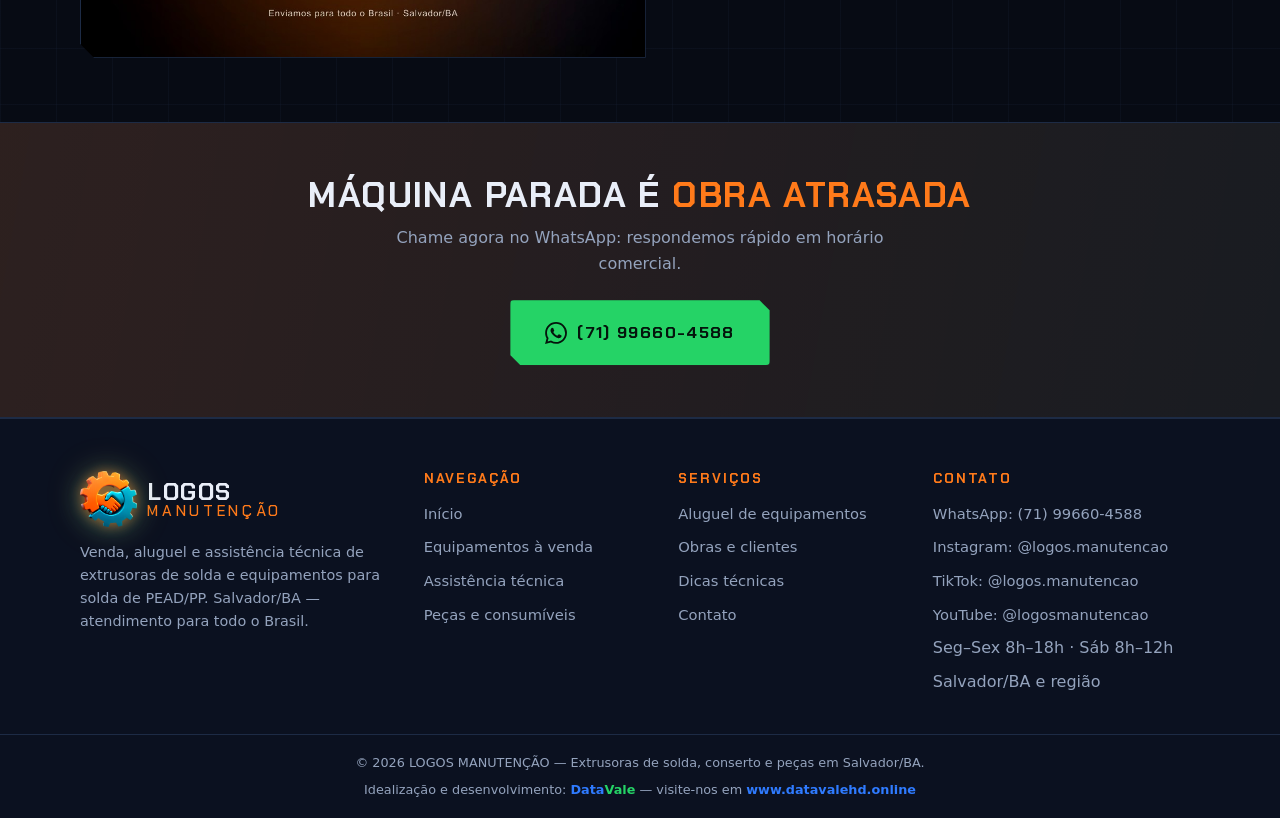
==== commit a71fe9c9: "remover ícone do YouTube do topo do menu (mantido no rodapé e na barra flutuante)" ====
--- a/index.html
+++ b/index.html
@@ -47,9 +47,6 @@
     </nav>
     <a class="btn btn-ghost btn-sm icon-only" href="https://www.instagram.com/logos.manutencao/" target="_blank" rel="noopener" aria-label="Instagram @logos.manutencao">
       <svg viewBox="0 0 24 24" fill="none" stroke="currentColor" stroke-width="2" stroke-linecap="round" stroke-linejoin="round" aria-hidden="true"><rect x="2" y="2" width="20" height="20" rx="5"/><path d="M16 11.37A4 4 0 1 1 12.63 8 4 4 0 0 1 16 11.37z"/><line x1="17.5" y1="6.5" x2="17.51" y2="6.5"/></svg>
-    </a>
-    <a class="btn btn-ghost btn-sm icon-only" href="https://www.youtube.com/@logosmanutencao" target="_blank" rel="noopener" aria-label="YouTube @logosmanutencao">
-      <svg viewBox="0 0 24 24" fill="currentColor" aria-hidden="true"><path d="M23.498 6.186a3.016 3.016 0 0 0-2.122-2.136C19.505 3.545 12 3.545 12 3.545s-7.505 0-9.377.505A3.017 3.017 0 0 0 .502 6.186C0 8.07 0 12 0 12s0 3.93.502 5.814a3.016 3.016 0 0 0 2.122 2.136c1.871.505 9.376.505 9.376.505s7.505 0 9.377-.505a3.015 3.015 0 0 0 2.122-2.136C24 15.93 24 12 24 12s0-3.93-.502-5.814zM9.545 15.568V8.432L15.818 12l-6.273 3.568z"/></svg>
     </a>
     <a class="btn btn-wa btn-sm" data-wa data-msg="Olá! Vim pelo site da LOGOS MANUTENÇÃO e quero falar com um atendente.">
       <svg width="18" height="18" viewBox="0 0 24 24" aria-hidden="true"><path fill="currentColor" d="M17.472 14.382c-.297-.149-1.758-.867-2.03-.967-.273-.099-.471-.148-.67.15-.197.297-.767.966-.94 1.164-.173.199-.347.223-.644.075-.297-.15-1.255-.463-2.39-1.475-.883-.788-1.48-1.761-1.653-2.059-.173-.297-.018-.458.13-.606.134-.133.298-.347.446-.52.149-.174.198-.298.298-.497.099-.198.05-.371-.025-.52-.075-.149-.669-1.612-.916-2.207-.242-.579-.487-.5-.669-.51-.173-.008-.371-.01-.57-.01-.198 0-.52.074-.792.372-.272.297-1.04 1.016-1.04 2.479 0 1.462 1.065 2.875 1.213 3.074.149.198 2.096 3.2 5.077 4.487.709.306 1.262.489 1.694.625.712.227 1.36.195 1.871.118.571-.085 1.758-.719 2.006-1.413.248-.694.248-1.289.173-1.413-.074-.124-.272-.198-.57-.347m-5.421 7.403h-.004a9.87 9.87 0 01-5.031-1.378l-.361-.214-3.741.982.998-3.648-.235-.374a9.86 9.86 0 01-1.51-5.26c.001-5.45 4.436-9.884 9.888-9.884 2.64 0 5.122 1.03 6.988 2.898a9.825 9.825 0 012.893 6.994c-.003 5.45-4.437 9.884-9.885 9.884m8.413-18.297A11.815 11.815 0 0012.05 0C5.495 0 .16 5.335.157 11.892c0 2.096.547 4.142 1.588 5.945L.057 24l6.305-1.654a11.882 11.882 0 005.683 1.448h.005c6.554 0 11.89-5.335 11.893-11.893a11.821 11.821 0 00-3.48-8.413z"/></svg>
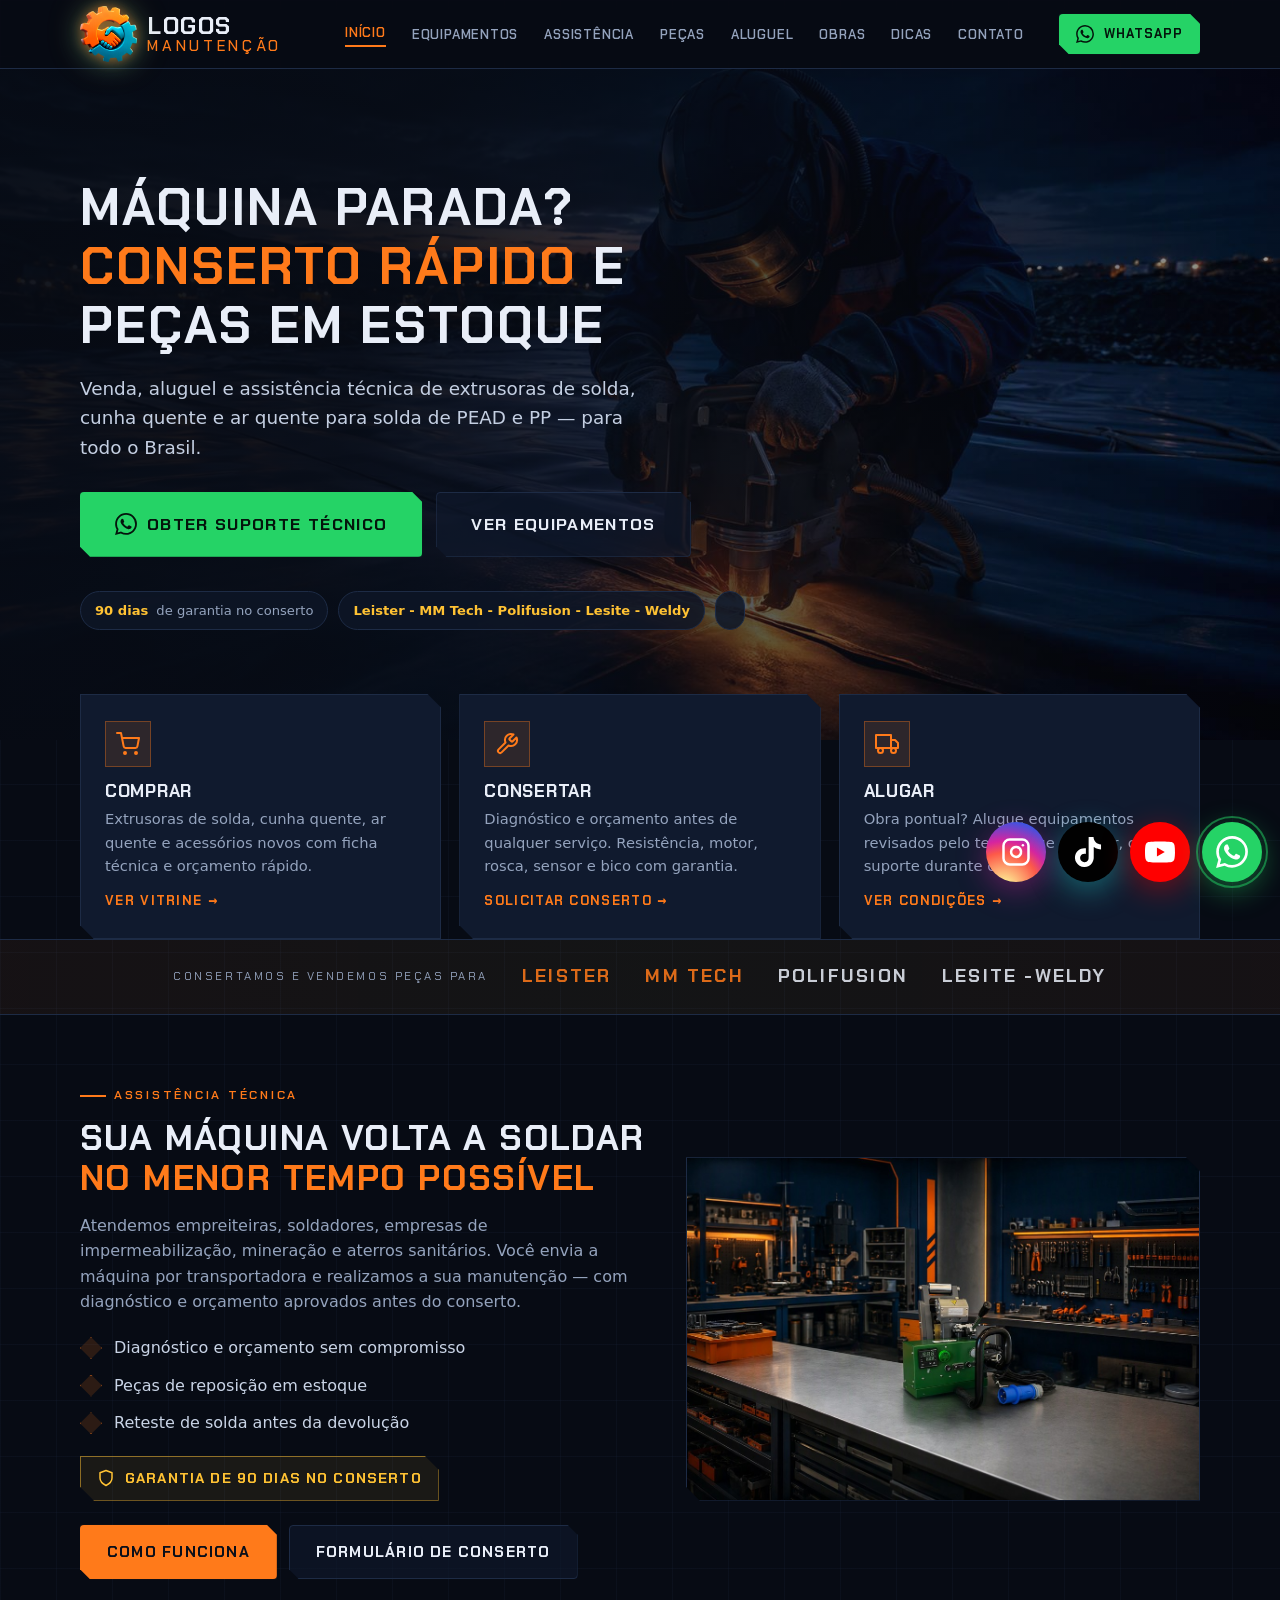
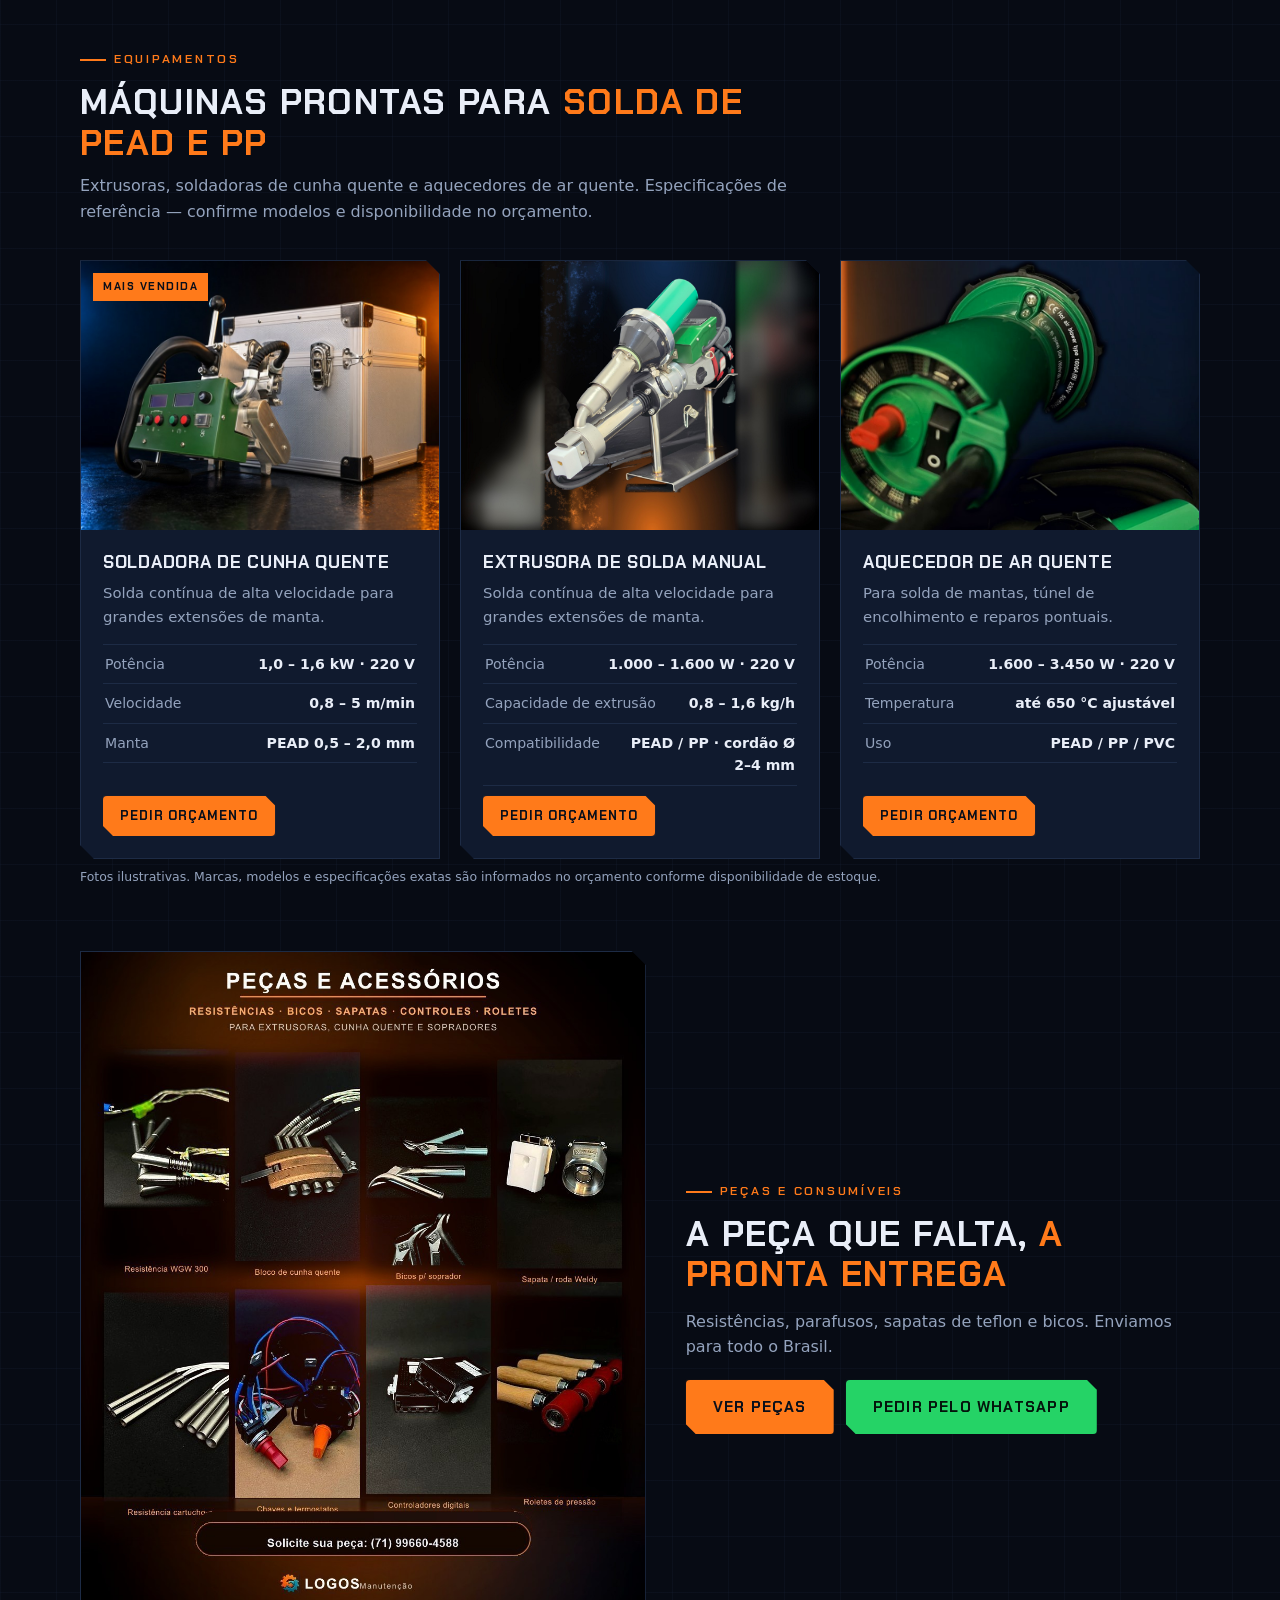
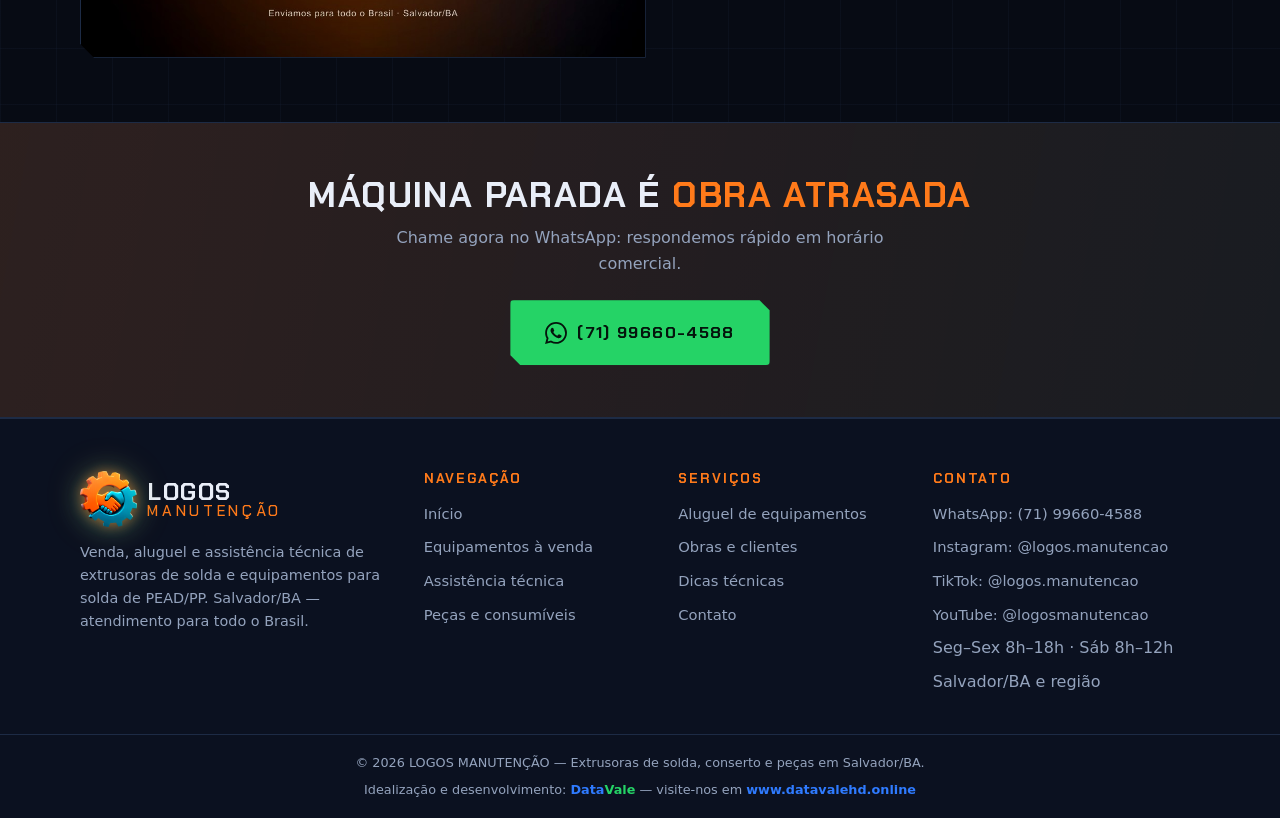
==== commit 3d7b2a6e: "remover ícone do Instagram do topo do menu (mantido no rodapé e na barra flutuante)" ====
--- a/index.html
+++ b/index.html
@@ -45,9 +45,6 @@
       <a href="dicas.html">Dicas</a>
       <a href="contato.html">Contato</a>
     </nav>
-    <a class="btn btn-ghost btn-sm icon-only" href="https://www.instagram.com/logos.manutencao/" target="_blank" rel="noopener" aria-label="Instagram @logos.manutencao">
-      <svg viewBox="0 0 24 24" fill="none" stroke="currentColor" stroke-width="2" stroke-linecap="round" stroke-linejoin="round" aria-hidden="true"><rect x="2" y="2" width="20" height="20" rx="5"/><path d="M16 11.37A4 4 0 1 1 12.63 8 4 4 0 0 1 16 11.37z"/><line x1="17.5" y1="6.5" x2="17.51" y2="6.5"/></svg>
-    </a>
     <a class="btn btn-wa btn-sm" data-wa data-msg="Olá! Vim pelo site da LOGOS MANUTENÇÃO e quero falar com um atendente.">
       <svg width="18" height="18" viewBox="0 0 24 24" aria-hidden="true"><path fill="currentColor" d="M17.472 14.382c-.297-.149-1.758-.867-2.03-.967-.273-.099-.471-.148-.67.15-.197.297-.767.966-.94 1.164-.173.199-.347.223-.644.075-.297-.15-1.255-.463-2.39-1.475-.883-.788-1.48-1.761-1.653-2.059-.173-.297-.018-.458.13-.606.134-.133.298-.347.446-.52.149-.174.198-.298.298-.497.099-.198.05-.371-.025-.52-.075-.149-.669-1.612-.916-2.207-.242-.579-.487-.5-.669-.51-.173-.008-.371-.01-.57-.01-.198 0-.52.074-.792.372-.272.297-1.04 1.016-1.04 2.479 0 1.462 1.065 2.875 1.213 3.074.149.198 2.096 3.2 5.077 4.487.709.306 1.262.489 1.694.625.712.227 1.36.195 1.871.118.571-.085 1.758-.719 2.006-1.413.248-.694.248-1.289.173-1.413-.074-.124-.272-.198-.57-.347m-5.421 7.403h-.004a9.87 9.87 0 01-5.031-1.378l-.361-.214-3.741.982.998-3.648-.235-.374a9.86 9.86 0 01-1.51-5.26c.001-5.45 4.436-9.884 9.888-9.884 2.64 0 5.122 1.03 6.988 2.898a9.825 9.825 0 012.893 6.994c-.003 5.45-4.437 9.884-9.885 9.884m8.413-18.297A11.815 11.815 0 0012.05 0C5.495 0 .16 5.335.157 11.892c0 2.096.547 4.142 1.588 5.945L.057 24l6.305-1.654a11.882 11.882 0 005.683 1.448h.005c6.554 0 11.89-5.335 11.893-11.893a11.821 11.821 0 00-3.48-8.413z"/></svg>
       WhatsApp
